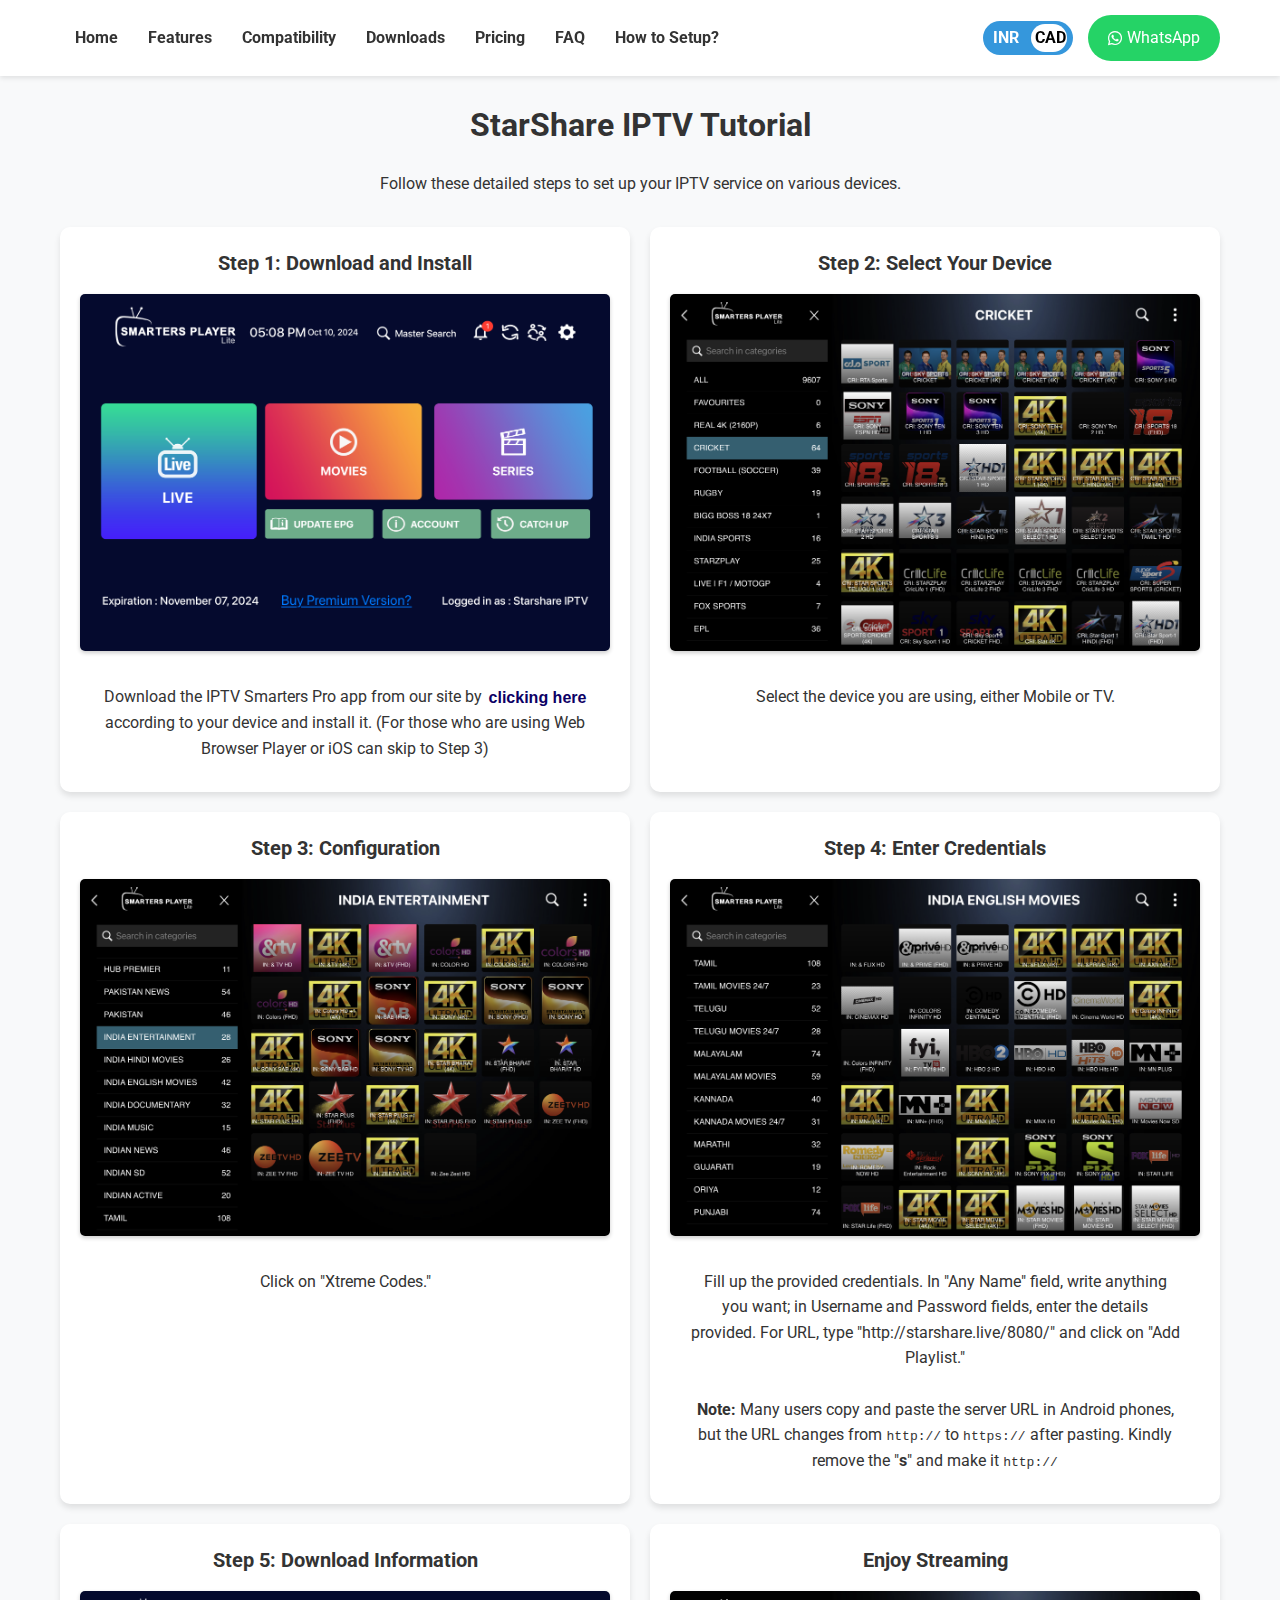
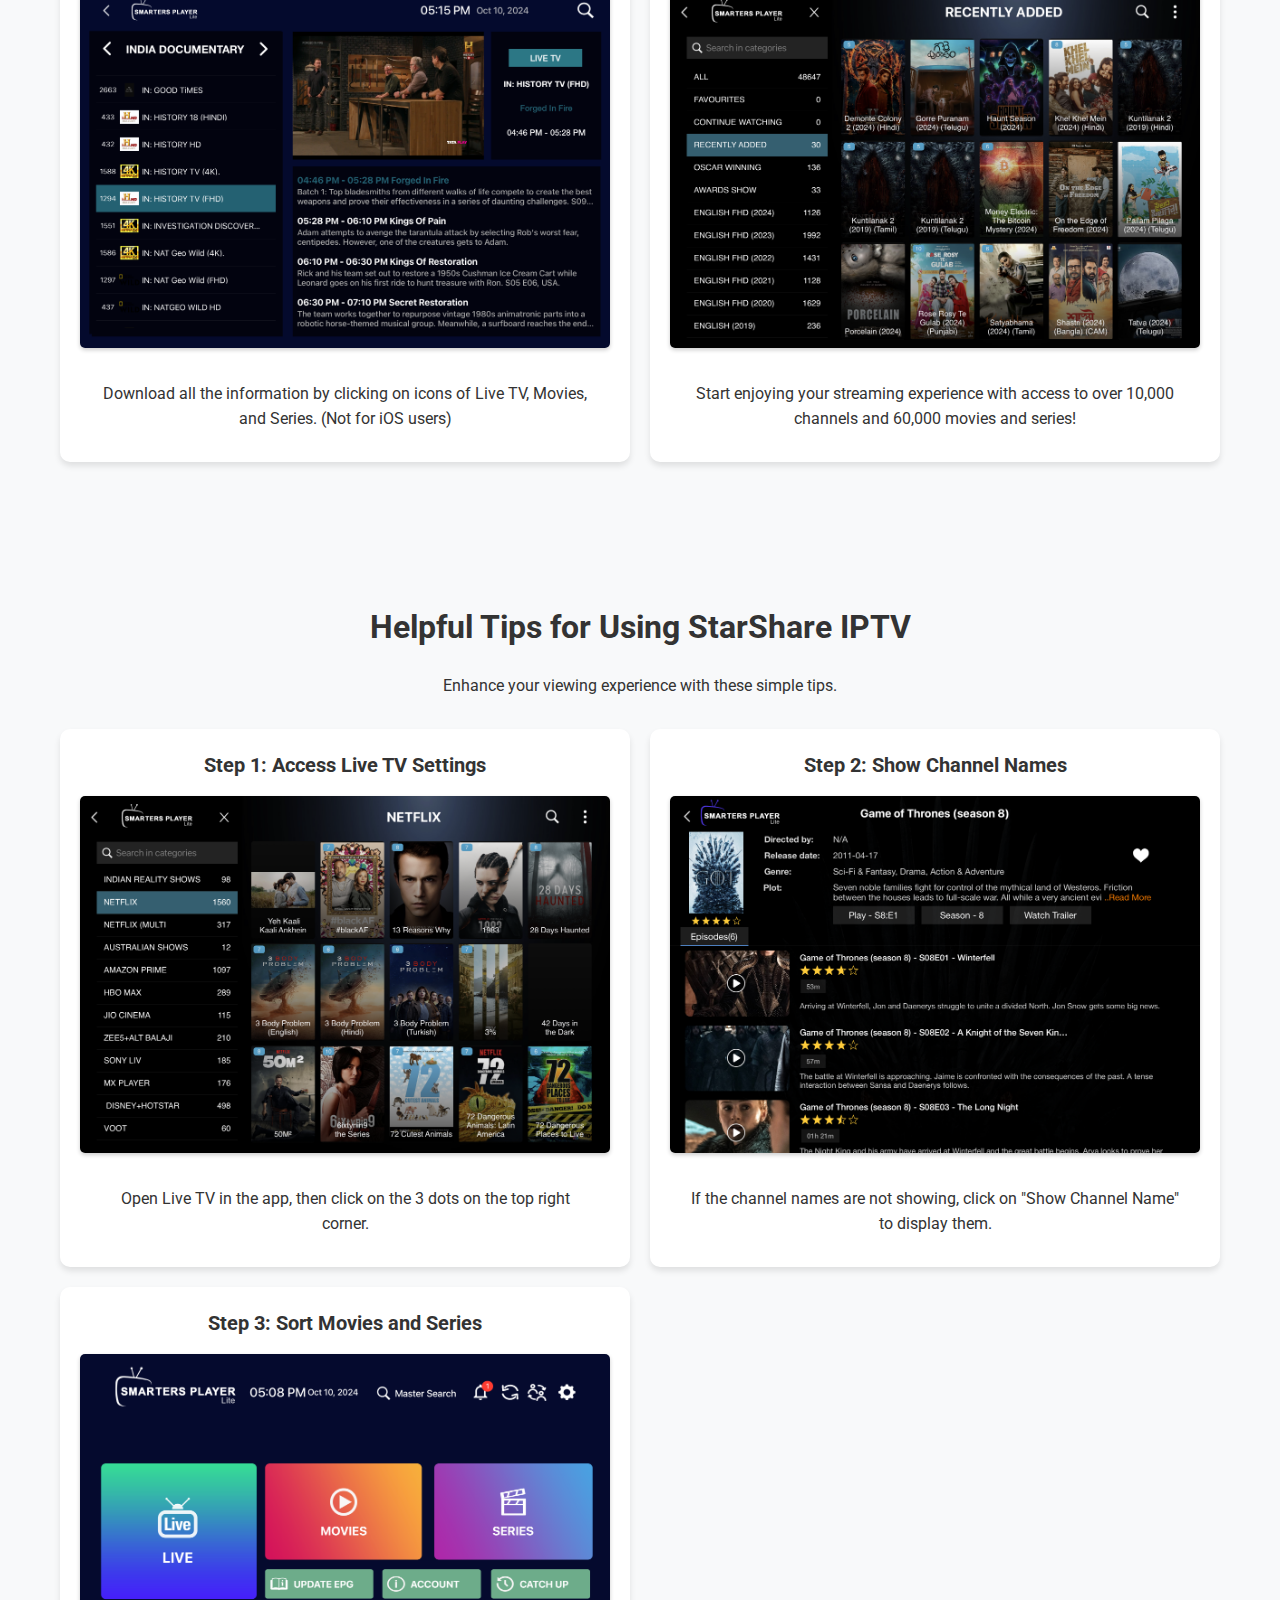
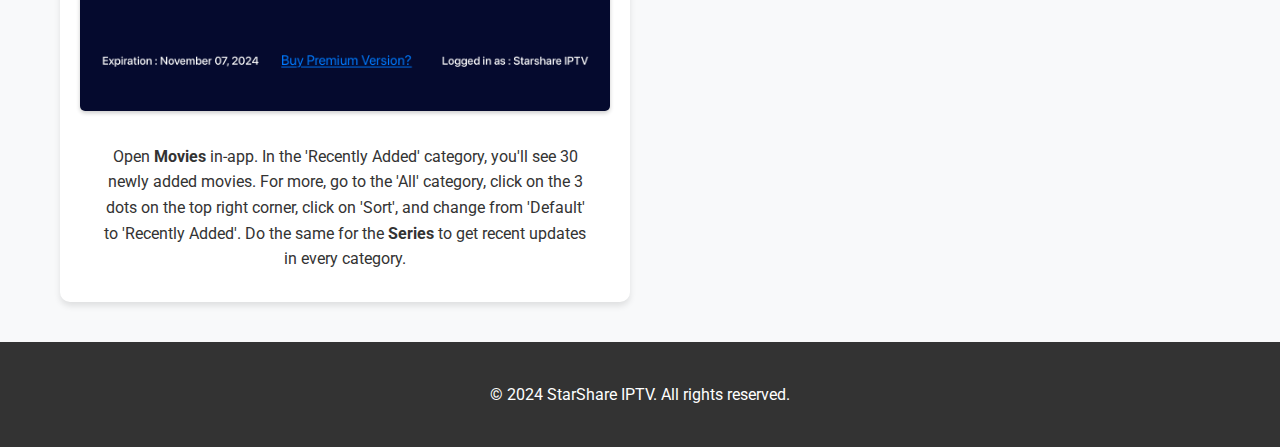
==== tutorial.html @ a1721d4d "Update tutorial.html" ====
<!DOCTYPE html>
<html lang="en">
<head>
    <meta charset="UTF-8">
    <title>Setup IPTV Tutorial - Starshare IPTV</title>
    <meta name="viewport" content="width=device-width, initial-scale=1.0">
    <!-- Fonts and CSS -->
    <link href="https://fonts.googleapis.com/css2?family=Roboto:wght@400;700&display=swap" rel="stylesheet">
    <!-- Font Awesome CSS -->
    <link rel="stylesheet" href="https://cdnjs.cloudflare.com/ajax/libs/font-awesome/6.1.1/css/all.min.css">
    <!-- Main CSS -->
    <link rel="stylesheet" href="styles.css">
</head>
<body>
    <!-- Header -->
    <header class="header">
        <div class="container">
            <div class="header-content">
                <!-- Mobile Menu Toggle -->
                <div class="mobile-menu-toggle">
                    <div class="hamburger">
                        <div class="bar"></div>
                    </div>
                </div>
                <!-- Navbar -->
                <nav class="navbar">
                    <ul class="nav-menu">
                        <li><a href="/">Home</a></li>
                        <li><a href="/#features">Features</a></li>
                        <li><a href="/#compatibility">Compatibility</a></li>
                        <li><a href="/#downloads">Downloads</a></li>
                        <li><a href="/#pricing">Pricing</a></li>
                        <li><a href="/#faq">FAQ</a></li>
                        <li><a href="/tutorial">How to Setup?</a></li>
                    </ul>
                </nav>
                <!-- Header Buttons -->
                <div class="header-buttons">
                    <div class="currency-toggle">
                        <input type="checkbox" id="currency-switcher" class="currency-checkbox" checked>
                        <label for="currency-switcher" class="currency-label">
                            <span class="currency">INR</span>
                            <span class="currency">CAD</span>
                        </label>
                    </div>
                    <a href="https://wa.me/12267796050" class="whatsapp-button" target="_blank">
                        <i class="fab fa-whatsapp"></i> WhatsApp
                    </a>
                </div>
            </div>
        </div>
    </header>

    <!-- Menu Overlay -->
    <div class="menu-overlay"></div>

    <!-- Tutorial Section -->
    <section id="tutorial" class="section tutorial">
        <div class="container">
            <h1>StarShare IPTV Tutorial</h1>
            <p>Follow these detailed steps to set up your IPTV service on various devices.</p>
            <div class="steps-grid">
                <!-- Step 1 -->
                <div class="step-card">
                    <h2>Step 1: Download and Install</h2>
                    <img src="assets/1.png" alt="Step 1" class="responsive-img">
                    <p>Download the IPTV Smarters Pro app from our site by <a href="https://iptv-ss.github.io/#downloads" target="_blank" class="beauty-link">clicking here</a> according to your device and install it. (For those who are using Web Browser Player or iOS can skip to Step 3)</p>
                </div>
                <!-- Step 2 -->
                <div class="step-card">
                    <h2>Step 2: Select Your Device</h2>
                    <img src="assets/2.png" alt="Step 2" class="responsive-img">
                    <p>Select the device you are using, either Mobile or TV.</p>
                </div>
                <!-- Step 3 -->
                <div class="step-card">
                    <h2>Step 3: Configuration</h2>
                    <img src="assets/3.png" alt="Step 3" class="responsive-img">
                    <p>Click on "Xtreme Codes."</p>
                </div>
                <!-- Step 4 -->
                <div class="step-card">
                    <h2>Step 4: Enter Credentials</h2>
                    <img src="assets/4.png" alt="Step 4" class="responsive-img">
                    <p>Fill up the provided credentials. In "Any Name" field, write anything you want; in Username and Password fields, enter the details provided. For URL, type "http://starshare.live/8080/" and click on "Add Playlist." <br><br><strong>Note:</strong> Many users copy and paste the server URL in Android phones, but the URL changes from <code>http://</code> to <code>https://</code> after pasting. Kindly remove the "<strong>s</strong>" and make it <code>http://</code></p>
                </div>
                <!-- Step 5 -->
                <div class="step-card">
                    <h2>Step 5: Download Information</h2>
                    <img src="assets/5.png" alt="Step 5" class="responsive-img">
                    <p>Download all the information by clicking on icons of Live TV, Movies, and Series. (Not for iOS users)</p>
                </div>
                <!-- Enjoy Streaming -->
                <div class="step-card">
                    <h2>Enjoy Streaming</h2>
                    <img src="assets/6.png" alt="Enjoy Streaming" class="responsive-img">
                    <p>Start enjoying your streaming experience with access to over 10,000 channels and 60,000 movies and series!</p>
                </div>
            </div>
        </div>
    </section>

        <!-- Tips Section -->
    <section id="tips" class="section tutorial">
        <div class="container">
            <h1>Helpful Tips for Using StarShare IPTV</h1>
            <p>Enhance your viewing experience with these simple tips.</p>
            <div class="steps-grid">
                <!-- Step 1 -->
                <div class="step-card">
                    <h2>Step 1: Access Live TV Settings</h2>
                    <img src="assets/7.png" alt="Access Live TV Settings" class="responsive-img">
                    <p>Open Live TV in the app, then click on the 3 dots on the top right corner.</p>
                </div>
                <!-- Step 2 -->
                <div class="step-card">
                    <h2>Step 2: Show Channel Names</h2>
                    <img src="assets/8.png" alt="Show Channel Names" class="responsive-img">
                    <p>If the channel names are not showing, click on "Show Channel Name" to display them.</p>
                </div>
                <!-- Step 3 -->
                <div class="step-card">
                    <h2>Step 3: Sort Movies and Series</h2>
                    <img src="assets/1.png" alt="Sort Movies and Series" class="responsive-img">
                    <p>Open <strong>Movies</strong> in-app. In the 'Recently Added' category, you'll see 30 newly added movies. For more, go to the 'All' category, click on the 3 dots on the top right corner, click on 'Sort', and change from 'Default' to 'Recently Added'. Do the same for the <strong>Series</strong> to get recent updates in every category.</p>
                </div>
            </div>
        </div>
    </section>

    <!-- Footer -->
    <footer class="footer">
        <div class="container">
            <p>&copy; 2024 StarShare IPTV. All rights reserved.</p>
        </div>
    </footer>

    <!-- Scripts -->
    <script src="script.js"></script>
</body>
</html>
---- styles.css ----
:root {
  --primary-color: #3597dc;
  --secondary-color: #28a745;
  --text-color: #333;
  --light-bg: #f8f9fa;
}

* {
  margin: 0;
  padding: 0;
  box-sizing: border-box;
}

body {
  font-family: 'Roboto', sans-serif;
  line-height: 1.6;
  color: var(--text-color);
  background-color: var(--light-bg);
}

html {
  scroll-padding-top: 80px; /* Adjust the value based on your header height */
}

.container {
  max-width: 1200px;
  margin: 0 auto;
  padding: 0 20px;
}

/* Header Styles */
.header {
  background-color: #ffffff;
  box-shadow: 0 2px 5px rgba(0, 0, 0, 0.1);
  padding: 15px 0;
  position: fixed;
  width: 100%;
  z-index: 1000;
  animation: slideInDown 1s ease-in-out;
}

@keyframes slideInDown {
  from {
    transform: translateY(-100%);
    opacity: 0;
  }
  to {
    transform: translateY(0);
    opacity: 1;
  }
}

.header-content {
  display: flex;
  justify-content: space-between;
  align-items: center;
}

.navbar {
  flex-grow: 1;
}

.nav-menu {
  display: flex;
  list-style: none;
}

.nav-menu li {
  margin-right: 20px;
}

.nav-menu a {
  text-decoration: none;
  color: var(--text-color);
  font-weight: bold;
  transition: color 0.3s;
}

.nav-menu a:hover {
  color: var(--primary-color);
}

.header-buttons {
  display: flex;
  align-items: center;
}

.currency-toggle {
  margin-right: 15px;
}

.currency-checkbox {
  display: none;
}

.currency-label {
  display: flex;
  align-items: center;
  justify-content: space-between;
  width: 90px;
  height: 34px;
  background-color: #ebebeb;
  border-radius: 17px;
  padding: 5px;
  cursor: pointer;
  position: relative;
  transition: background-color 0.3s;
}

.currency-label .currency {
  z-index: 1;
  font-weight: bold;
  width: 35px;
  text-align: center;
  color: var(--text-color);
}

.currency-label::after {
  content: "";
  position: absolute;
  width: 36px;
  height: 28px;
  border-radius: 14px;
  background-color: white;
  top: 3px;
  left: 3px;
  transition: transform 0.3s;
}

.currency-checkbox:checked + .currency-label::after {
  transform: translateX(45px);
}

.currency-checkbox:checked + .currency-label {
  background-color: var(--primary-color);
}

/* Adjust text color for non-selected currency */
.currency-checkbox:not(:checked) + .currency-label .currency:last-child {
  color: #999;
}

.currency-checkbox:checked + .currency-label .currency:first-child {
  color: #ffffff;
}

.currency-checkbox:checked + .currency-label .currency:last-child {
  color: #000000;
}

.whatsapp-button {
  background-color: #25d366;
  color: #ffffff;
  padding: 10px 20px;
  border-radius: 25px;
  text-decoration: none;
  display: inline-flex;
  align-items: center;
  transition: background-color 0.3s, transform 0.3s;
}

.whatsapp-button:hover {
  background-color: #128c7e;
  transform: scale(1.05);
}

.whatsapp-button i {
  margin-right: 5px;
}

.mobile-menu-toggle {
  display: none;
  cursor: pointer;
}

.mobile-menu-toggle .hamburger {
  width: 30px;
  height: 22px;
  position: relative;
}

.mobile-menu-toggle .hamburger .bar {
  background-color: var(--text-color);
  position: absolute;
  width: 100%;
  height: 3px;
  left: 0;
  top: 50%;
  transform: translateY(-50%);
  transition: all 0.3s ease-in-out;
}

.mobile-menu-toggle .hamburger .bar::before,
.mobile-menu-toggle .hamburger .bar::after {
  content: '';
  background-color: var(--text-color);
  position: absolute;
  width: 100%;
  height: 3px;
  left: 0;
  transition: all 0.3s ease-in-out;
}

.mobile-menu-toggle .hamburger .bar::before {
  top: -8px;
}

.mobile-menu-toggle .hamburger .bar::after {
  top: 8px;
}

.mobile-menu-toggle.active .hamburger .bar {
  background-color: transparent;
}

.mobile-menu-toggle.active .hamburger .bar::before {
  transform: rotate(45deg);
  top: 0;
}

.mobile-menu-toggle.active .hamburger .bar::after {
  transform: rotate(-45deg);
  top: 0;
}

.hero {
  background: linear-gradient(to right, var(--primary-color), var(--secondary-color));
  color: #ffffff;
  padding: 120px 0 60px;
  text-align: center;
}

.hero-content {
  max-width: 600px;
  margin: 0 auto;
  animation: fadeIn 1.5s ease-in-out;
}

@keyframes fadeIn {
  from {
    opacity: 0;
  }
  to {
    opacity: 1;
  }
}

.hero h1 {
  font-size: 3rem;
  margin-bottom: 20px;
}

.hero p {
  font-size: 1.25rem;
  margin-bottom: 30px;
}

.btn-primary {
  background-color: #0c0065;
  color: #ffffff;
  padding: 15px 30px;
  text-decoration: none;
  border-radius: 25px;
  font-weight: bold;
  transition: background-color 0.3s, transform 0.3s;
}

.btn-primary:hover {
  background-color: var(--light-bg);
  transform: scale(1.05);
}

.features {
  padding: 20px 0;
  background-color: #ffffff;
}

.features h2 {
  text-align: center;
  margin-bottom: 40px;
}

.features-grid {
  display: grid;
  grid-template-columns: repeat(auto-fit, minmax(250px, 1fr));
  gap: 30px;
}

.feature-item {
  background-color: var(--light-bg);
  padding: 30px;
  border-radius: 10px;
  text-align: center;
  transition: transform 0.3s;
}

.feature-item:hover {
  transform: translateY(-10px);
}

.feature-item i {
  font-size: 3rem;
  color: var(--primary-color);
  margin-bottom: 20px;
}

.compatibility {
  padding: 20px 0 1px 0;
  background-color: #ffffff;
}

.compatibility h2 {
  text-align: center;
  margin-bottom: 40px;
}

.compatibility-grid {
  display: grid;
  grid-template-columns: repeat(auto-fit, minmax(150px, 1fr));
  gap: 20px;
  margin-bottom: 40px;
}

.compatibility-item {
  text-align: center;
}

.compatibility-item i {
  font-size: 3rem;
  color: var(--primary-color);
  margin-bottom: 10px;
}

.downloads {
  padding: 20px 0 50px 0;
  background-color: #ffffff;
}

.downloads h2 {
  text-align: center;
  margin-bottom: 40px;
}

.downloads p {
  text-align: center;
  margin-bottom: 40px;
}

.downloads-grid {
  display: grid;
  grid-template-columns: repeat(auto-fit, minmax(150px, 1fr));
  gap: 20px;
  margin-bottom: 40px;
}

.downloads-item {
  text-align: center;
}

.downloads-item i {
  font-size: 3rem;
  color: var(--primary-color);
  margin-bottom: 10px;
}

.download-buttons {
  display: flex;
  justify-content: center;
  gap: 20px;
  flex-wrap: wrap;
}

.btn-secondary {
  background-color: var(--secondary-color);
  color: #ffffff;
  padding: 10px 20px;
  text-decoration: none;
  border-radius: 25px;
  font-weight: bold;
  transition: background-color 0.3s, transform 0.3s;
}

.btn-secondary:hover {
  background-color: #218838;
  transform: scale(1.05);
}

.pricing {
  padding: 20px 0;
}

.pricing h2 {
  text-align: center;
  margin-bottom: 40px;
}

.pricing-tabs {
  display: flex;
  justify-content: center;
  margin-bottom: 30px;
}

.tab-button {
  background-color: #f1f1f1;
  border: none;
  color: var(--text-color);
  padding: 10px 20px;
  cursor: pointer;
  transition: background-color 0.3s;
}

.tab-button:first-child {
  border-top-left-radius: 5px;
  border-bottom-left-radius: 5px;
}

.tab-button:last-child {
  border-top-right-radius: 5px;
  border-bottom-right-radius: 5px;
}

.tab-button.active {
  background-color: var(--primary-color);
  color: #ffffff;
}

.pricing-content {
  position: relative;
}

.tab-content {
  display: none;
  animation: fadeIn 0.5s ease-in-out;
}

.tab-content.active {
  display: block;
}

.pricing-cards {
  display: flex;
  flex-wrap: wrap;
  justify-content: center;
  gap: 20px;
}

.pricing-card {
  background-color: #ffffff;
  padding: 40px;
  border-radius: 10px;
  text-align: center;
  box-shadow: 0 4px 6px rgba(0, 0, 0, 0.1);
  transition: transform 0.3s;
  width: 300px;
}

.pricing-card:hover {
  transform: scale(1.05);
}

.pricing-card h3 {
  font-size: 1.5rem;
  margin-bottom: 10px;
}

.pricing-card .price {
  font-size: 2rem;
  font-weight: bold;
  color: var(--primary-color);
  margin-bottom: 20px;
}

.pricing-card ul {
  list-style: none;
  padding: 0;
  margin-bottom: 30px;
}

.pricing-card ul li {
  margin-bottom: 10px;
}

.faq {
  padding: 20px 0;
  background-color: #ffffff;
}

.faq h2 {
  text-align: center;
  margin-bottom: 40px;
}

.faq-item {
  margin-bottom: 20px;
  background-color: var(--light-bg);
  padding: 20px;
  border-radius: 10px;
}

.faq-item h3 {
  cursor: pointer;
  position: relative;
  padding-right: 30px;
}

.faq-item h3::after {
  content: '\25BC';
  position: absolute;
  right: 0;
  top: 50%;
  transform: translateY(-50%);
  transition: transform 0.3s;
}

.faq-item.open h3::after {
  transform: translateY(-50%) rotate(180deg);
}

.faq-item-content {
  display: none;
  margin-top: 10px;
}

.faq-item.open .faq-item-content {
  display: block;
}

.footer {
  background-color: var(--text-color);
  color: #ffffff;
  padding: 40px 0;
  text-align: center;
}

.social-media a {
  color: #ffffff;
  font-size: 1.5rem;
  margin: 0 10px;
  transition: color 0.3s;
}

.social-media a:hover {
  color: var(--primary-color);
}

.fa-circle-18 {
  position: relative;
  width: 1em;
  height: 1em;
  background-color: var(--primary-color);
  border-radius: 50%;
  display: inline-flex;
  justify-content: center;
  align-items: center;
  font-style: normal;
  font-weight: bold;
  font-size: 0.7em;
}

.fa-circle-18::before {
  content: "18+";
  color: white;
  font-size: 0.4em;
}

/* Menu Overlay */
.menu-overlay {
  display: none;
}

/* Mobile Styles */
@media (max-width: 768px) {
  .header-content {
    display: flex;
    align-items: center;
    justify-content: space-between;
  }

  .header-buttons {
    display: flex;
    flex-direction: row;
    align-items: center;
    justify-content: center;
    order: 1;
  }

  .currency-toggle {
    margin-right: 10px;
  }

  .whatsapp-button {
    margin: 0;
  }

  .mobile-menu-toggle {
    display: block;
    order: 2;
  }

  .hamburger {
    cursor: pointer;
  }

  .navbar {
    display: flex;
    flex-direction: column;
    background-color: #fff;
    position: fixed;
    top: 0;
    left: -250px;
    height: 100%;
    width: 250px;
    padding-top: 60px;
    transition: left 0.3s ease;
    z-index: 999;
  }

  .navbar.active {
    left: 0;
  }

  .nav-menu {
    flex-direction: column;
  }

  .nav-menu li {
    margin: 20px 0;
    text-align: left;
    padding-left: 20px;
  }

  .nav-menu a {
    font-size: 1.2rem;
  }

  .menu-overlay {
    display: none;
    position: fixed;
    top: 0;
    left: 0;
    right: 0;
    bottom: 0;
    background: rgba(0,0,0,0.5);
    z-index: 998;
  }

  .menu-overlay.active {
    display: block;
  }
}

/* Desktop Styles */
@media (min-width: 769px) {
  .mobile-menu-toggle {
    display: none;
  }

  .navbar {
    position: static;
    display: flex;
    flex-direction: row;
    height: auto;
    width: auto;
    padding-top: 0;
    background-color: transparent;
    align-items: center;
  }

  .nav-menu {
    display: flex;
    flex-direction: row;
  }

  .nav-menu li {
    margin: 0 15px;
    padding: 0;
  }

  .nav-menu li:last-child {
    margin-right: 0;
  }

  .nav-menu a {
    font-size: 1rem;
  }

  .header-buttons {
    margin-left: auto;
  }

  .navbar.active {
    left: 0;
  }

  .menu-overlay {
    display: none;
  }
}

.beauty-link {
  position: relative;
  text-decoration: none;
  color: #0c0065;
  font-family: Arial, sans-serif;
  font-size: 16px;
  display: inline-block;
  vertical-align: middle;
  margin-left: 3px;
  font-weight: bold;
}

.beauty-link .first-line,
.beauty-link .second-line {
  display: block;
  text-align: center;
}

.beauty-link::after {
  content: '';
  position: absolute;
  left: 0;
  bottom: 0;
  width: 0;
  height: 2px; /* Thickness of the underline */
  background-color: #0c0065; /* Same color as the text */
  transition: width 0.3s ease; /* Animation speed */
}

.beauty-link:hover::after {
  width: 100%; /* Expands underline to full width */
}

.beauty-link:hover {
  color: #0056b3; /* Changes color on hover */
}

.btn-primary:hover {
  background-color: #45a049;
  color: #ffffff;
}

.slider-wrapper {
  flex-grow: 1;
  display: flex;
  justify-content: center;
  align-items: center;
  padding: 20px;
}
.slider-container {
  position: relative;
  width: 100%;
  max-width: 600px;
  aspect-ratio: 16 / 9;
  overflow: hidden;
  border-radius: 10px;
  box-shadow: 0 4px 8px rgba(0, 0, 0, 0.1);
  touch-action: pan-y;
}
.slider {
  display: flex;
  transition: transform 0.5s ease;
}
.slide {
  flex: 0 0 100%;
  height: 100%;
}
.slide img {
  width: 100%;
  height: 100%;
  object-fit: cover;
}
.arrow {
  position: absolute;
  top: 50%;
  transform: translateY(-50%);
  width: 40px;
  height: 40px;
  background-color: rgba(255, 255, 255, 0.7);
  border-radius: 50%;
  display: flex;
  justify-content: center;
  align-items: center;
  font-size: 20px;
  color: #333;
  text-decoration: none;
  box-shadow: 0 2px 5px rgba(0, 0, 0, 0.2);
  transition: background-color 0.3s;
  z-index: 10;
}
.arrow:hover {
  background-color: rgba(255, 255, 255, 0.9);
}
.arrow-left {
  left: 10px;
}
.arrow-right {
  right: 10px;
}
@media (max-width: 768px) {
  .slider-container {
      max-width: 100%;
  }
  .arrow {
      width: 30px;
      height: 30px;
      font-size: 16px;
  }
}

/* Tutorial Steps Grid */

.responsive-img {
    max-width: 100%;
    height: auto;
}

.tutorial {
    padding-top: 90px; /* Adjust this value to your navbar's height if necessary */
    background-color: #f8f9fa; /* Assuming this matches your pricing section background */
    padding-bottom: 40px; /* Same as your pricing section */
}

.tutorial h1, .tutorial p {
    margin: 0 auto;
    text-align: center;
    padding: 10px 20px; /* Add padding if necessary */
}

.steps-grid {
    display: grid;
    grid-template-columns: repeat(auto-fit, minmax(280px, 1fr));
    gap: 20px;
    margin-top: 20px;
}

.step-card {
    background-color: #ffffff;
    padding: 20px;
    border-radius: 10px;
    text-align: center;
    box-shadow: 0 4px 6px rgba(0, 0, 0, 0.1);
}

.step-card h2 {
    font-size: 1.25rem;
    margin-bottom: 15px;
}

.step-card p {
    margin-top: 15px;
}

.step-card img {
    width: 100%; /* Makes the image responsive */
    height: auto; /* Maintains the aspect ratio */
    border-radius: 5px; /* Optional: Adds rounded corners to the image */
    box-shadow: 0 2px 4px rgba(0,0,0,0.2); /* Optional: Adds a subtle shadow for depth */
}

@media (min-width: 768px) {
    .steps-grid {
        grid-template-columns: repeat(2, 1fr); /* Ensures only two columns on screens wider than 768px */
    }
}

@media (max-width: 768px) {
    .steps-grid {
        grid-template-columns: 1fr; /* Single column layout for smaller screens */
    }
}
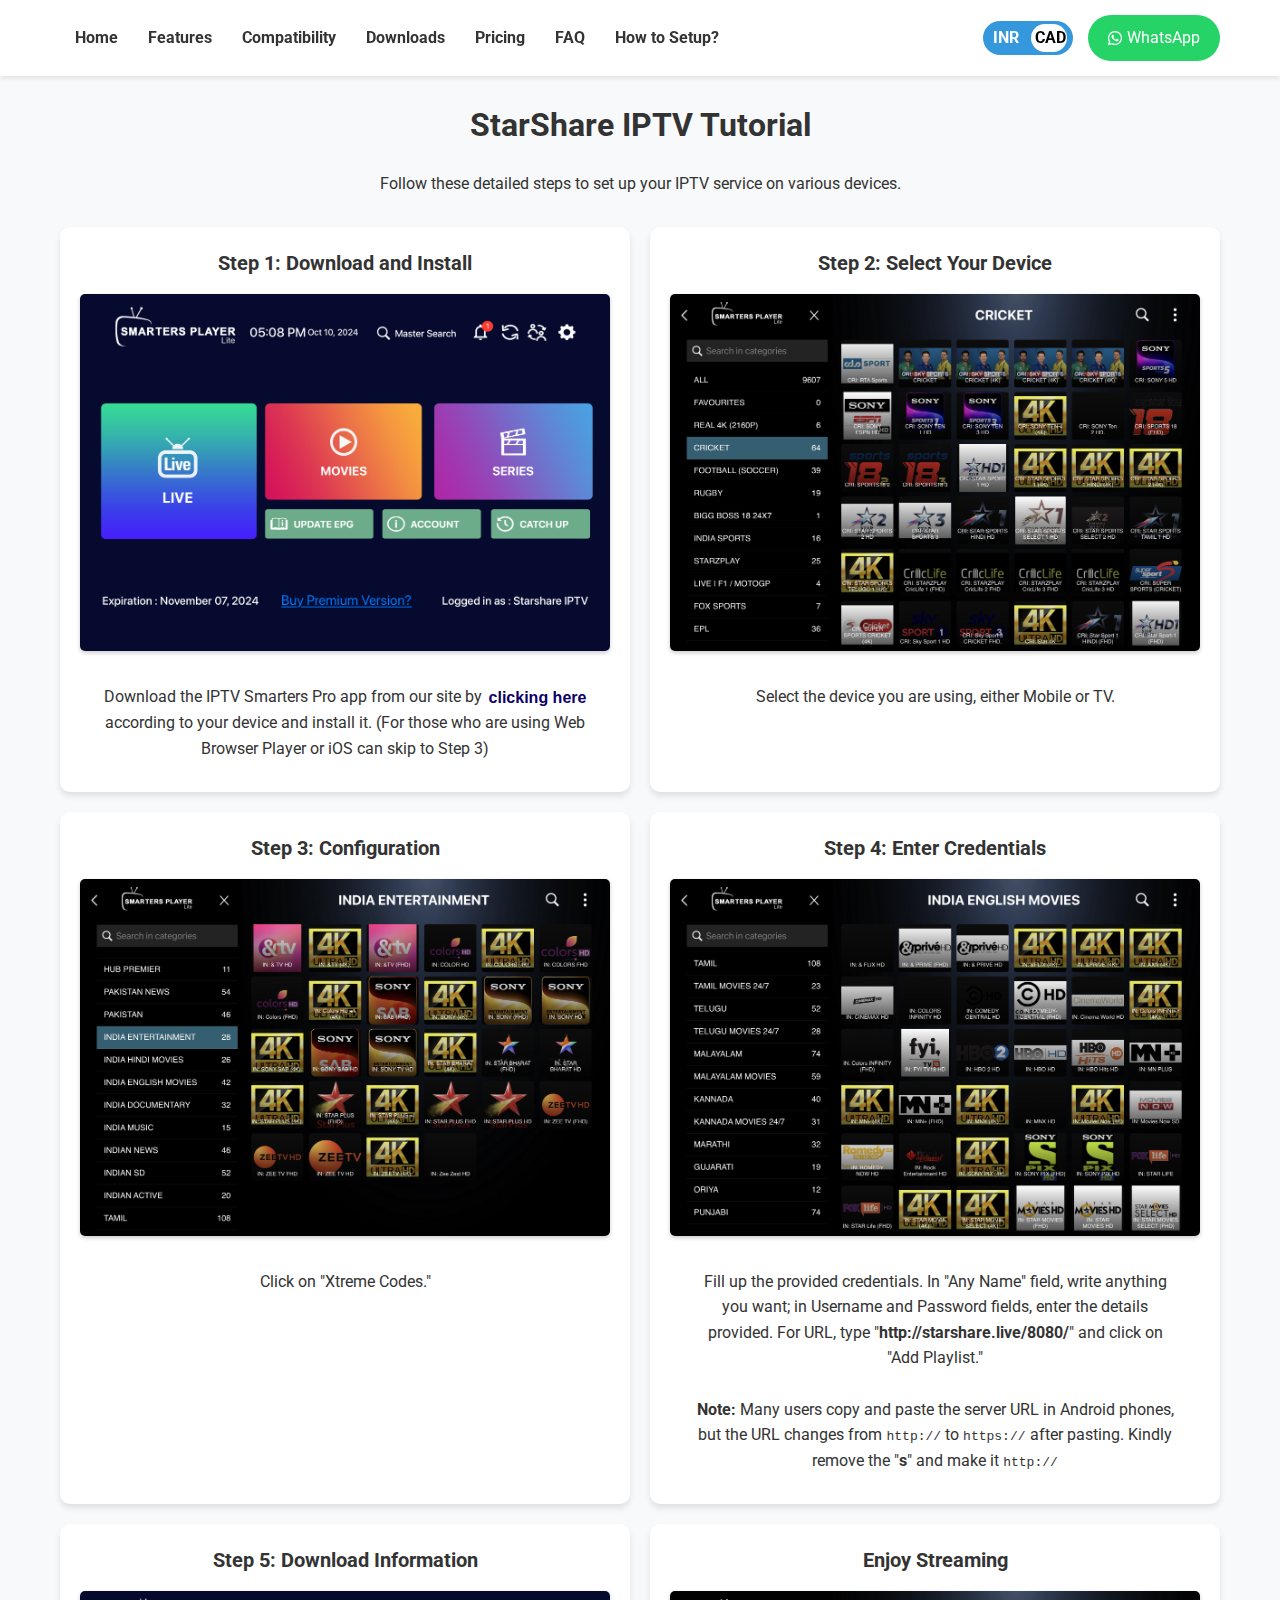
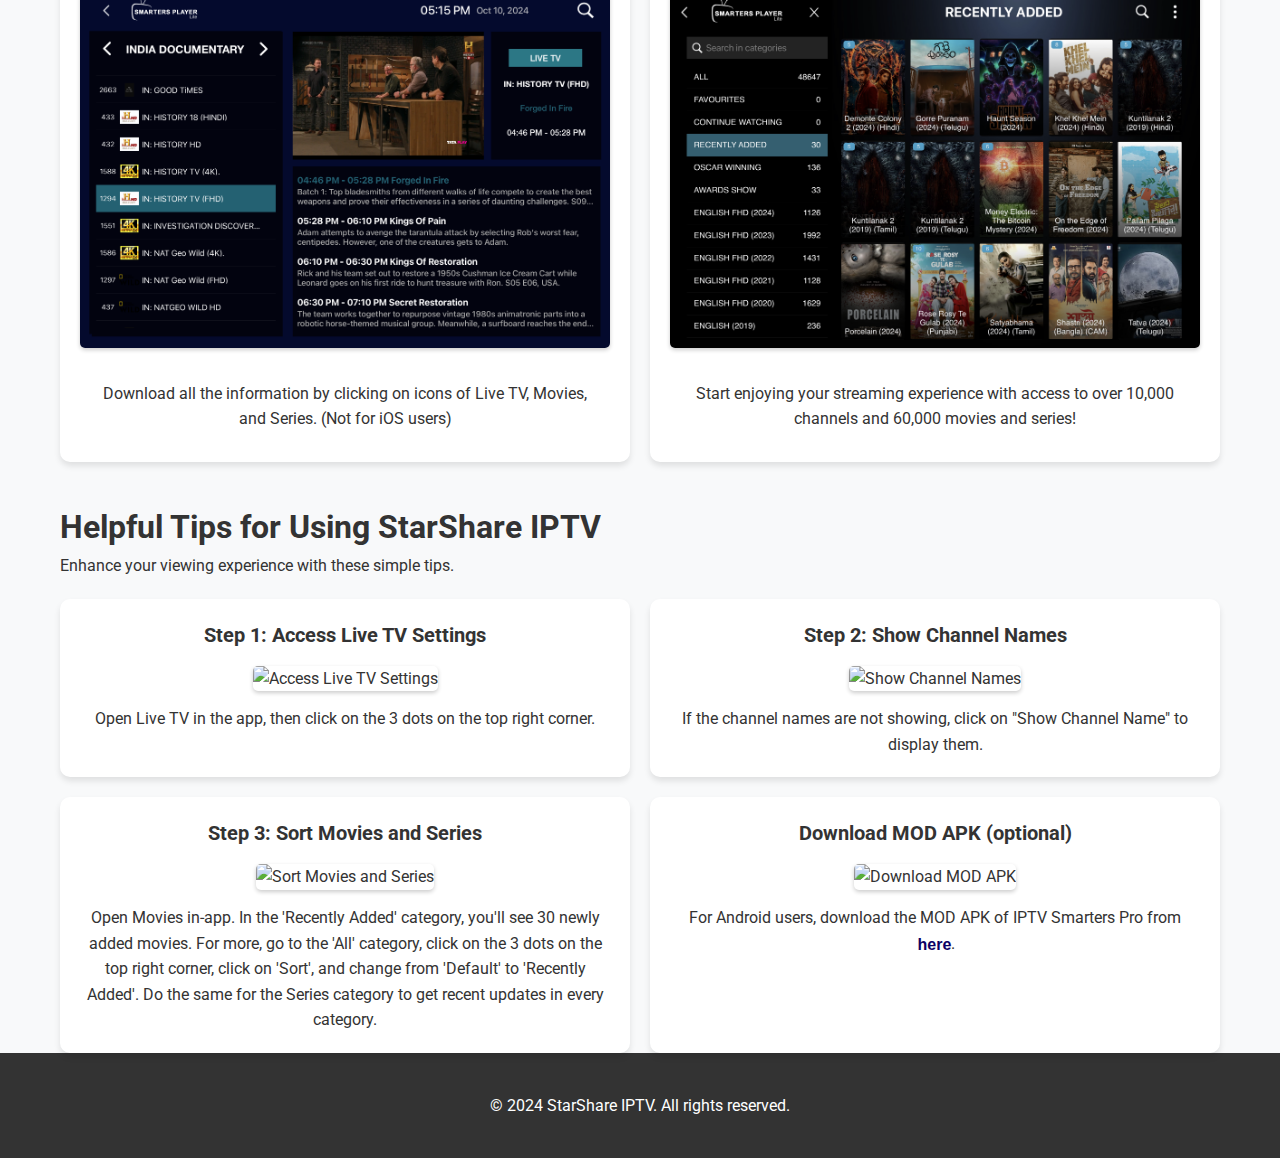
==== commit 03683280: "Update tutorial.html" ====
--- a/tutorial.html
+++ b/tutorial.html
@@ -63,45 +63,45 @@
                 <!-- Step 1 -->
                 <div class="step-card">
                     <h2>Step 1: Download and Install</h2>
-                    <img src="assets/1.png" alt="Step 1" class="responsive-img">
+                    <img src="assets/1.png" alt="Step 1" class="responsive-img" loading="lazy">
                     <p>Download the IPTV Smarters Pro app from our site by <a href="https://iptv-ss.github.io/#downloads" target="_blank" class="beauty-link">clicking here</a> according to your device and install it. (For those who are using Web Browser Player or iOS can skip to Step 3)</p>
                 </div>
                 <!-- Step 2 -->
                 <div class="step-card">
                     <h2>Step 2: Select Your Device</h2>
-                    <img src="assets/2.png" alt="Step 2" class="responsive-img">
+                    <img src="assets/2.png" alt="Step 2" class="responsive-img" loading="lazy">
                     <p>Select the device you are using, either Mobile or TV.</p>
                 </div>
                 <!-- Step 3 -->
                 <div class="step-card">
                     <h2>Step 3: Configuration</h2>
-                    <img src="assets/3.png" alt="Step 3" class="responsive-img">
+                    <img src="assets/3.png" alt="Step 3" class="responsive-img" loading="lazy">
                     <p>Click on "Xtreme Codes."</p>
                 </div>
                 <!-- Step 4 -->
                 <div class="step-card">
                     <h2>Step 4: Enter Credentials</h2>
-                    <img src="assets/4.png" alt="Step 4" class="responsive-img">
-                    <p>Fill up the provided credentials. In "Any Name" field, write anything you want; in Username and Password fields, enter the details provided. For URL, type "http://starshare.live/8080/" and click on "Add Playlist." <br><br><strong>Note:</strong> Many users copy and paste the server URL in Android phones, but the URL changes from <code>http://</code> to <code>https://</code> after pasting. Kindly remove the "<strong>s</strong>" and make it <code>http://</code></p>
+                    <img src="assets/4.png" alt="Step 4" class="responsive-img" loading="lazy">
+                    <p>Fill up the provided credentials. In "Any Name" field, write anything you want; in Username and Password fields, enter the details provided. For URL, type "<strong>http://starshare.live/8080/</strong>" and click on "Add Playlist." <br><br><strong>Note:</strong> Many users copy and paste the server URL in Android phones, but the URL changes from <code>http://</code> to <code>https://</code> after pasting. Kindly remove the "<strong>s</strong>" and make it <code>http://</code></p>
                 </div>
                 <!-- Step 5 -->
                 <div class="step-card">
                     <h2>Step 5: Download Information</h2>
-                    <img src="assets/5.png" alt="Step 5" class="responsive-img">
+                    <img src="assets/5.png" alt="Step 5" class="responsive-img" loading="lazy">
                     <p>Download all the information by clicking on icons of Live TV, Movies, and Series. (Not for iOS users)</p>
                 </div>
                 <!-- Enjoy Streaming -->
                 <div class="step-card">
                     <h2>Enjoy Streaming</h2>
-                    <img src="assets/6.png" alt="Enjoy Streaming" class="responsive-img">
+                    <img src="assets/6.png" alt="Enjoy Streaming" class="responsive-img" loading="lazy">
                     <p>Start enjoying your streaming experience with access to over 10,000 channels and 60,000 movies and series!</p>
                 </div>
             </div>
         </div>
     </section>
 
-        <!-- Tips Section -->
-    <section id="tips" class="section tutorial">
+    <!-- Tips Section -->
+    <section id="tips" class="section tips">
         <div class="container">
             <h1>Helpful Tips for Using StarShare IPTV</h1>
             <p>Enhance your viewing experience with these simple tips.</p>
@@ -109,20 +109,26 @@
                 <!-- Step 1 -->
                 <div class="step-card">
                     <h2>Step 1: Access Live TV Settings</h2>
-                    <img src="assets/7.png" alt="Access Live TV Settings" class="responsive-img">
+                    <img src="assets/tip1.png" alt="Access Live TV Settings" class="responsive-img" loading="lazy">
                     <p>Open Live TV in the app, then click on the 3 dots on the top right corner.</p>
                 </div>
                 <!-- Step 2 -->
                 <div class="step-card">
                     <h2>Step 2: Show Channel Names</h2>
-                    <img src="assets/8.png" alt="Show Channel Names" class="responsive-img">
+                    <img src="assets/tip2.png" alt="Show Channel Names" class="responsive-img" loading="lazy">
                     <p>If the channel names are not showing, click on "Show Channel Name" to display them.</p>
                 </div>
                 <!-- Step 3 -->
                 <div class="step-card">
                     <h2>Step 3: Sort Movies and Series</h2>
-                    <img src="assets/1.png" alt="Sort Movies and Series" class="responsive-img">
-                    <p>Open <strong>Movies</strong> in-app. In the 'Recently Added' category, you'll see 30 newly added movies. For more, go to the 'All' category, click on the 3 dots on the top right corner, click on 'Sort', and change from 'Default' to 'Recently Added'. Do the same for the <strong>Series</strong> to get recent updates in every category.</p>
+                    <img src="assets/tip3.png" alt="Sort Movies and Series" class="responsive-img" loading="lazy">
+                    <p>Open Movies in-app. In the 'Recently Added' category, you'll see 30 newly added movies. For more, go to the 'All' category, click on the 3 dots on the top right corner, click on 'Sort', and change from 'Default' to 'Recently Added'. Do the same for the Series category to get recent updates in every category.</p>
+                </div>
+                <!-- Step 4 -->
+                <div class="step-card">
+                    <h2>Download MOD APK (optional)</h2>
+                    <img src="assets/tip4.png" alt="Download MOD APK" class="responsive-img" loading="lazy">
+                    <p>For Android users, download the MOD APK of IPTV Smarters Pro from <a href="https://iptv-ss.github.io/#faq" target="_blank" class="beauty-link">here</a>.</p>
                 </div>
             </div>
         </div>
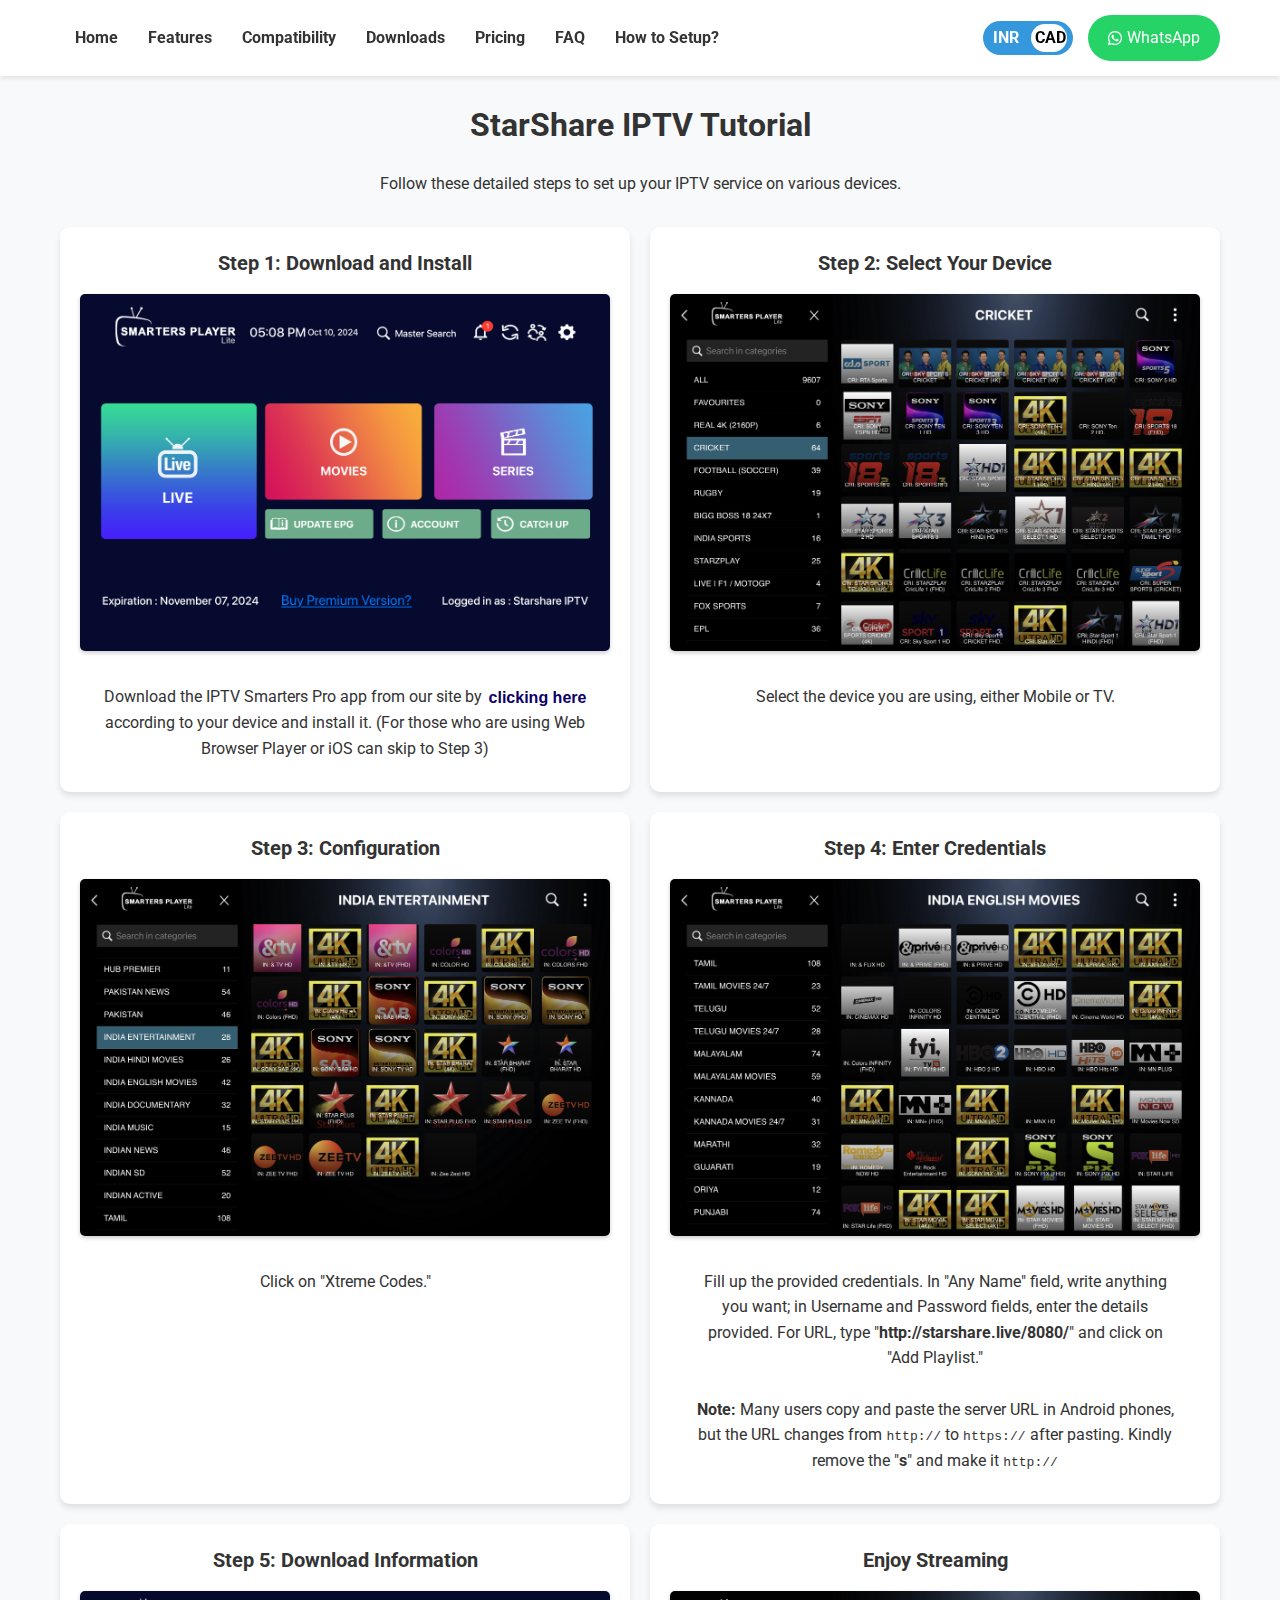
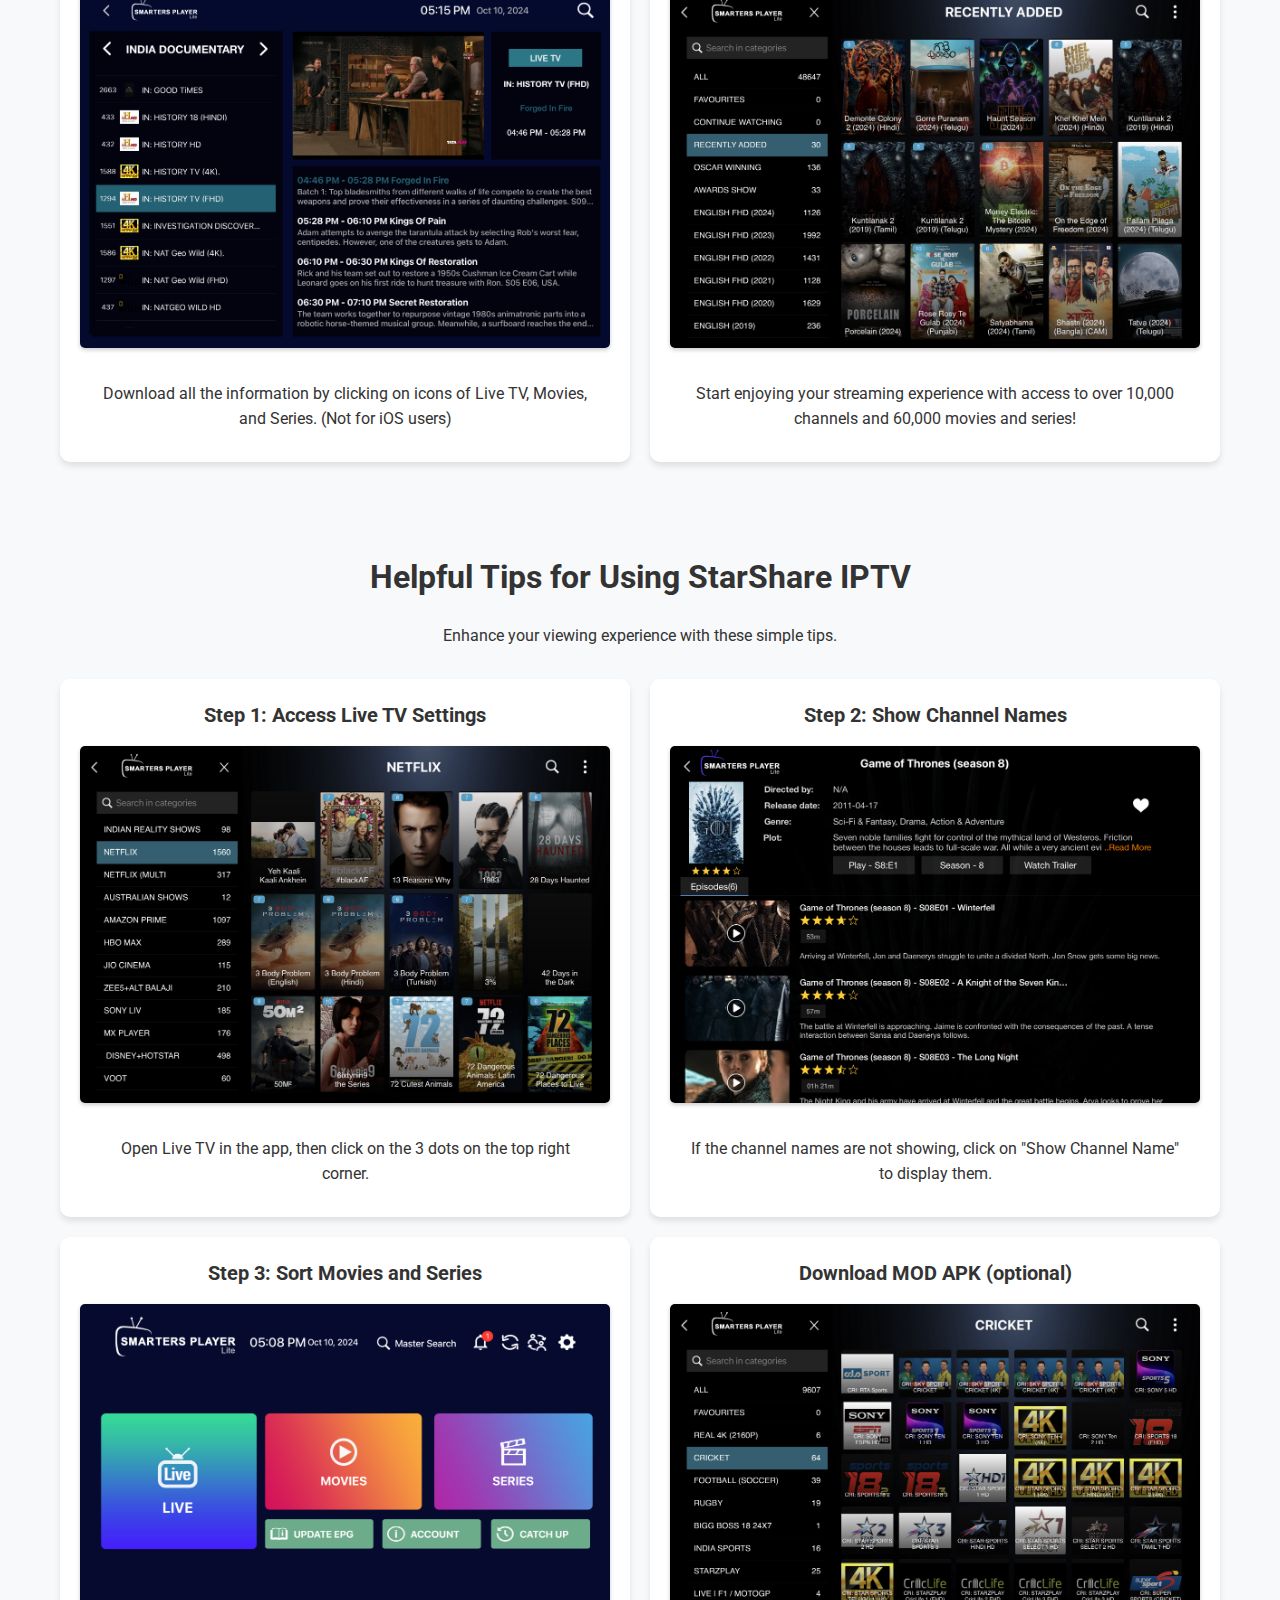
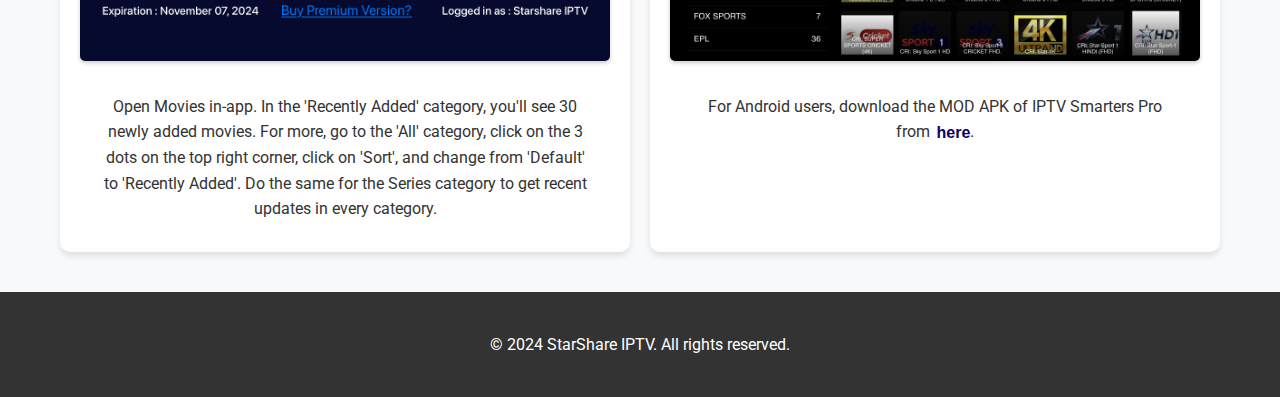
==== commit 174c297f: "Update tutorial.html" ====
--- a/tutorial.html
+++ b/tutorial.html
@@ -109,25 +109,25 @@
                 <!-- Step 1 -->
                 <div class="step-card">
                     <h2>Step 1: Access Live TV Settings</h2>
-                    <img src="assets/tip1.png" alt="Access Live TV Settings" class="responsive-img" loading="lazy">
+                    <img src="assets/7.png" alt="Access Live TV Settings" class="responsive-img" loading="lazy">
                     <p>Open Live TV in the app, then click on the 3 dots on the top right corner.</p>
                 </div>
                 <!-- Step 2 -->
                 <div class="step-card">
                     <h2>Step 2: Show Channel Names</h2>
-                    <img src="assets/tip2.png" alt="Show Channel Names" class="responsive-img" loading="lazy">
+                    <img src="assets/8.png" alt="Show Channel Names" class="responsive-img" loading="lazy">
                     <p>If the channel names are not showing, click on "Show Channel Name" to display them.</p>
                 </div>
                 <!-- Step 3 -->
                 <div class="step-card">
                     <h2>Step 3: Sort Movies and Series</h2>
-                    <img src="assets/tip3.png" alt="Sort Movies and Series" class="responsive-img" loading="lazy">
+                    <img src="assets/1.png" alt="Sort Movies and Series" class="responsive-img" loading="lazy">
                     <p>Open Movies in-app. In the 'Recently Added' category, you'll see 30 newly added movies. For more, go to the 'All' category, click on the 3 dots on the top right corner, click on 'Sort', and change from 'Default' to 'Recently Added'. Do the same for the Series category to get recent updates in every category.</p>
                 </div>
                 <!-- Step 4 -->
                 <div class="step-card">
                     <h2>Download MOD APK (optional)</h2>
-                    <img src="assets/tip4.png" alt="Download MOD APK" class="responsive-img" loading="lazy">
+                    <img src="assets/2.png" alt="Download MOD APK" class="responsive-img" loading="lazy">
                     <p>For Android users, download the MOD APK of IPTV Smarters Pro from <a href="https://iptv-ss.github.io/#faq" target="_blank" class="beauty-link">here</a>.</p>
                 </div>
             </div>
--- a/styles.css
+++ b/styles.css
@@ -826,6 +826,18 @@
     padding: 10px 20px; /* Add padding if necessary */
 }
 
+.tips {
+    padding-top: 40px; /* Adjust this value to your navbar's height if necessary */
+    background-color: #f8f9fa; /* Assuming this matches your pricing section background */
+    padding-bottom: 40px; /* Same as your pricing section */
+}
+
+.tips h1, .tips p {
+    margin: 0 auto;
+    text-align: center;
+    padding: 10px 20px; /* Add padding if necessary */
+}
+
 .steps-grid {
     display: grid;
     grid-template-columns: repeat(auto-fit, minmax(280px, 1fr));
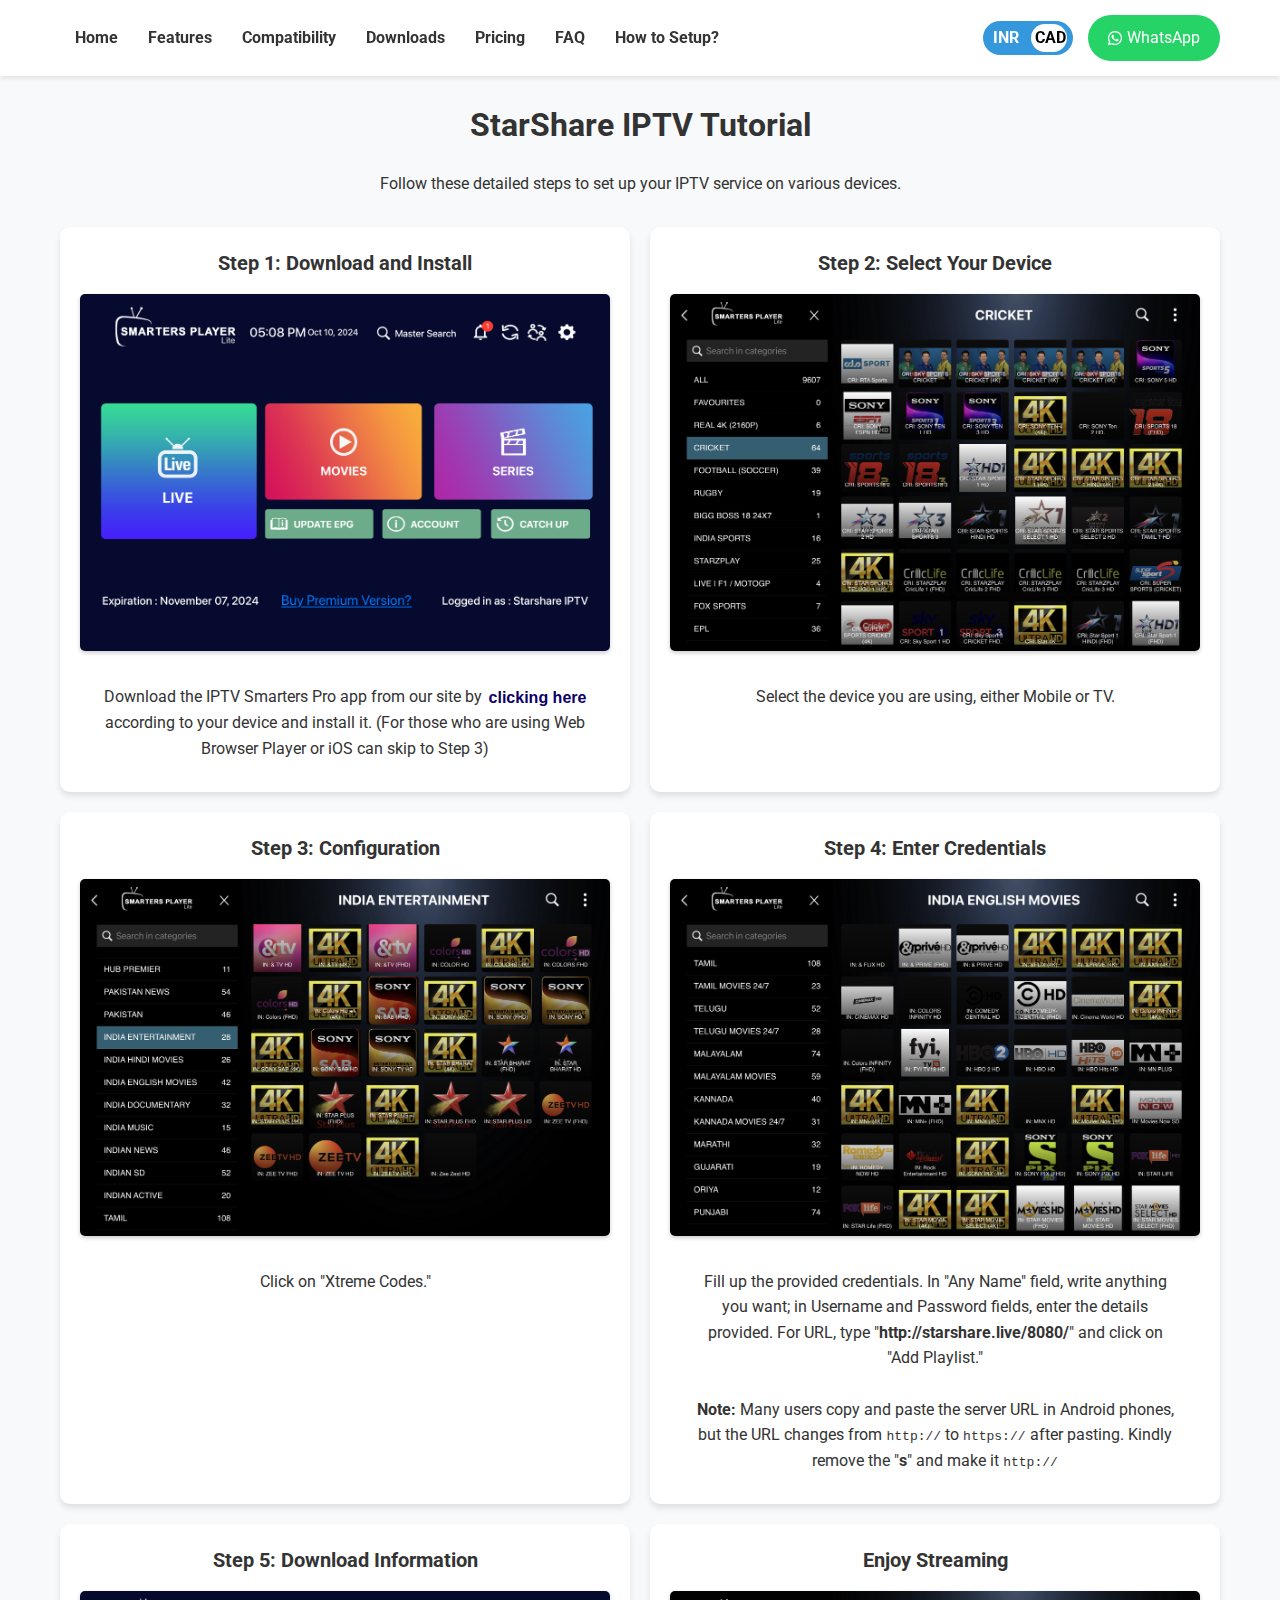
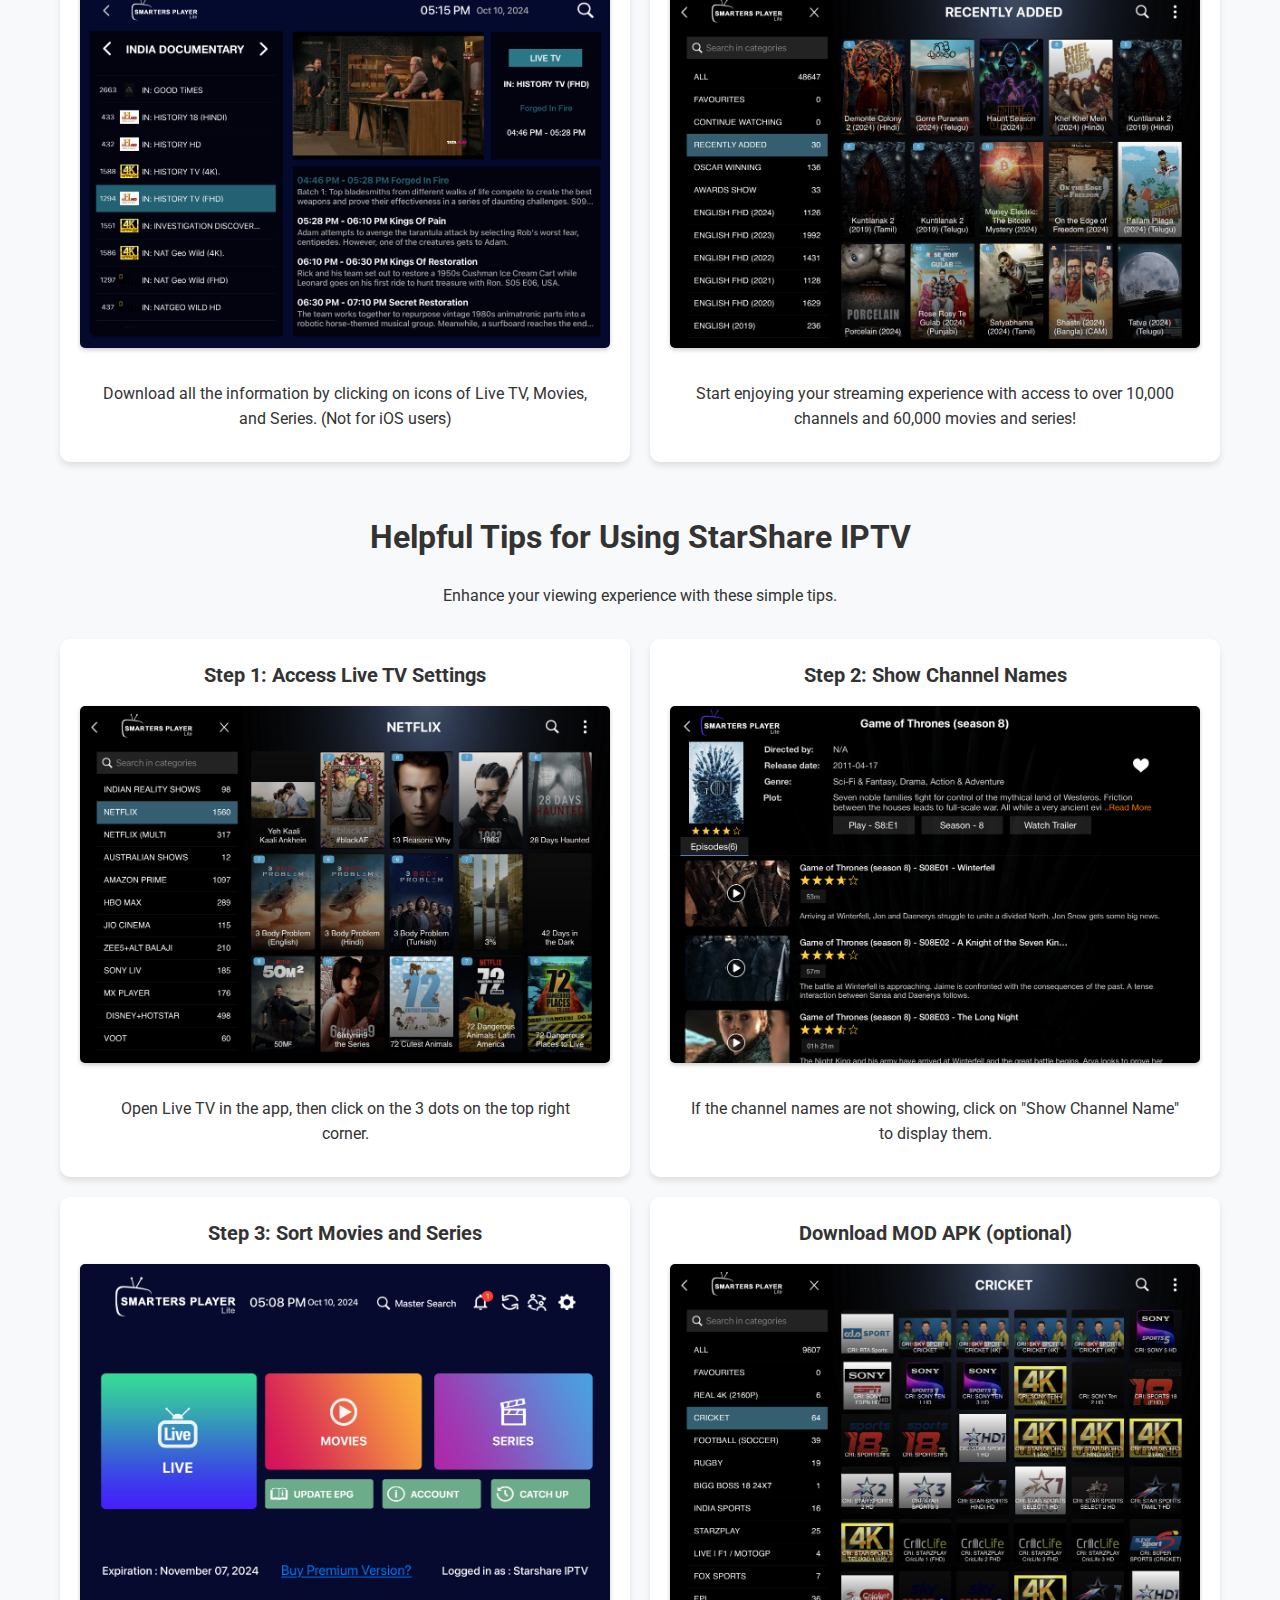
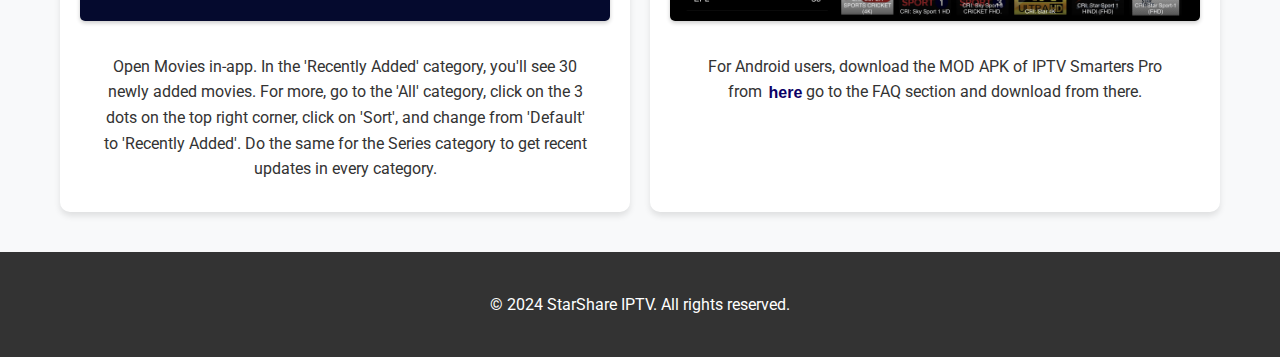
==== commit b42a1489: "Update tutorial.html" ====
--- a/tutorial.html
+++ b/tutorial.html
@@ -128,7 +128,7 @@
                 <div class="step-card">
                     <h2>Download MOD APK (optional)</h2>
                     <img src="assets/2.png" alt="Download MOD APK" class="responsive-img" loading="lazy">
-                    <p>For Android users, download the MOD APK of IPTV Smarters Pro from <a href="https://iptv-ss.github.io/#faq" target="_blank" class="beauty-link">here</a>.</p>
+                    <p>For Android users, download the MOD APK of IPTV Smarters Pro from <a href="https://iptv-ss.github.io/#faq" target="_blank" class="beauty-link">here</a> go to the FAQ section and download from there.</p>
                 </div>
             </div>
         </div>
--- a/styles.css
+++ b/styles.css
@@ -827,7 +827,7 @@
 }
 
 .tips {
-    padding-top: 40px; /* Adjust this value to your navbar's height if necessary */
+    /*padding-top: 20px; /* Adjust this value to your navbar's height if necessary */
     background-color: #f8f9fa; /* Assuming this matches your pricing section background */
     padding-bottom: 40px; /* Same as your pricing section */
 }
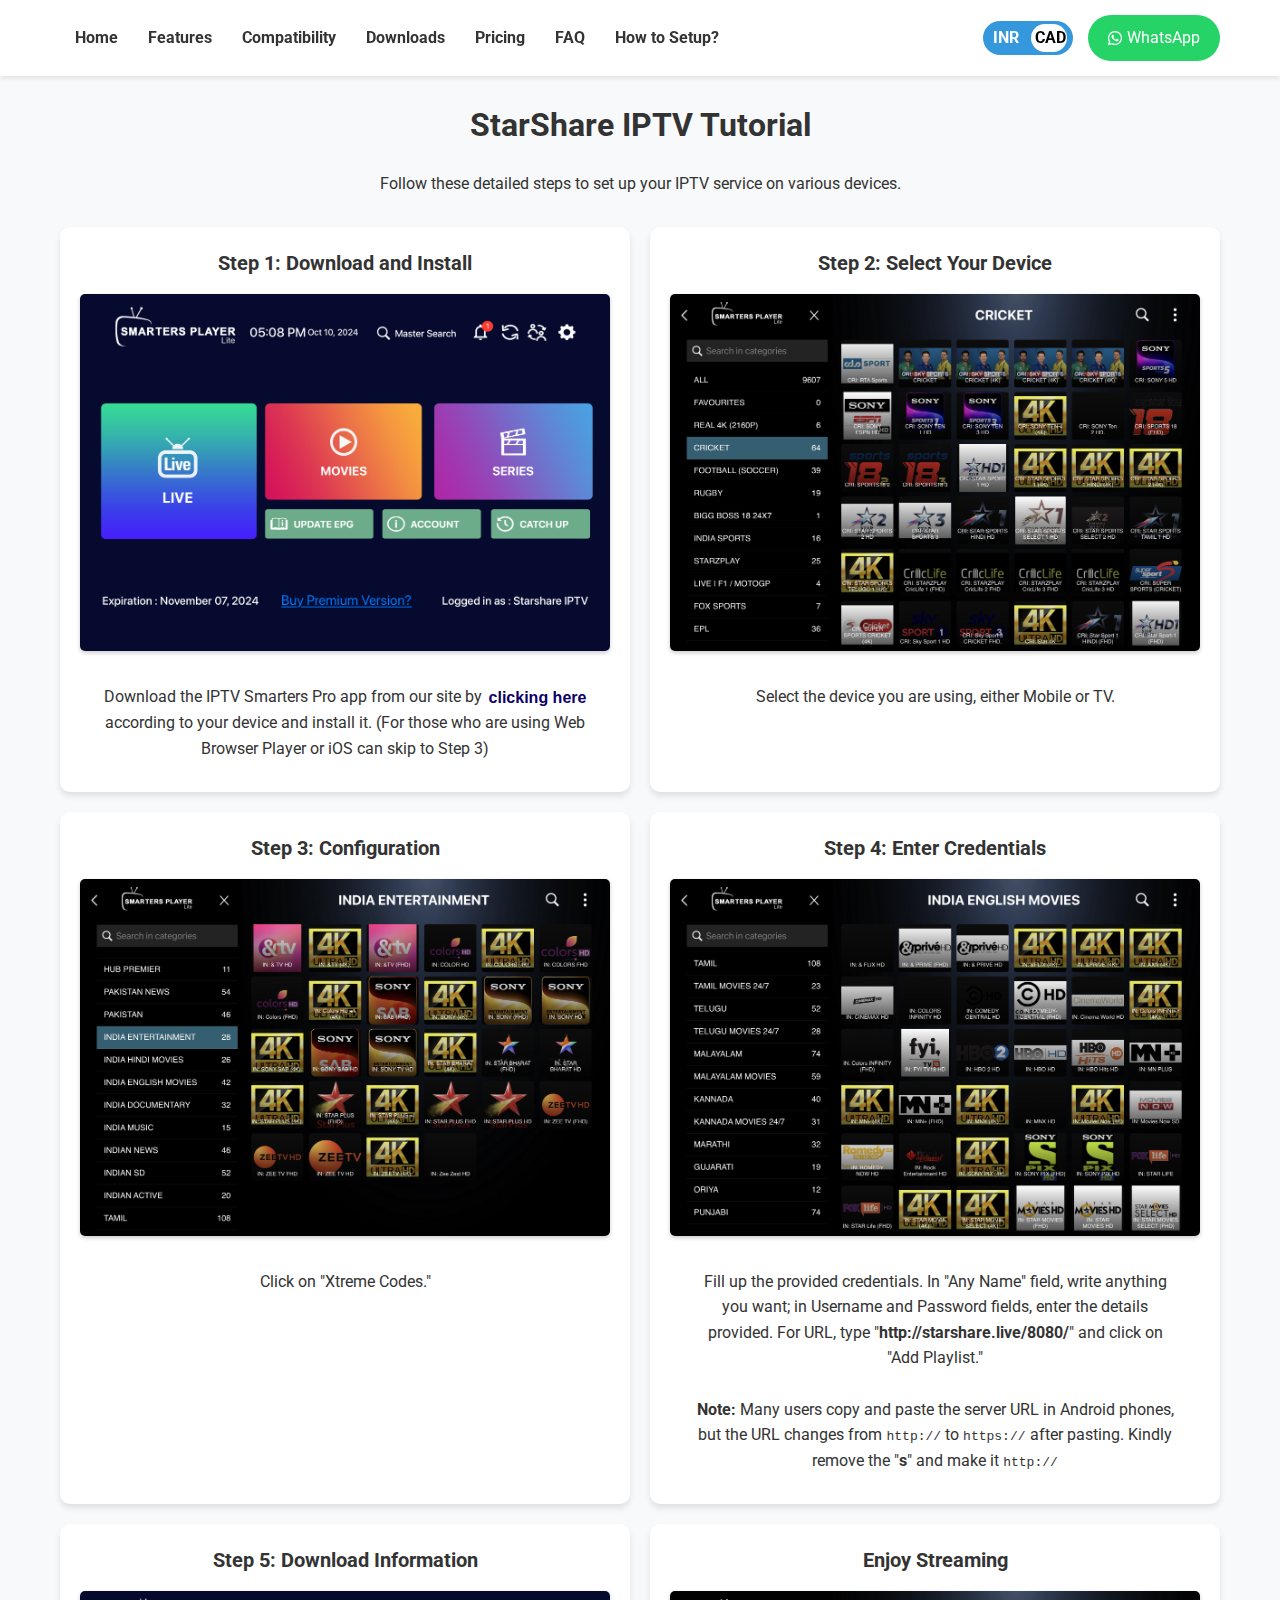
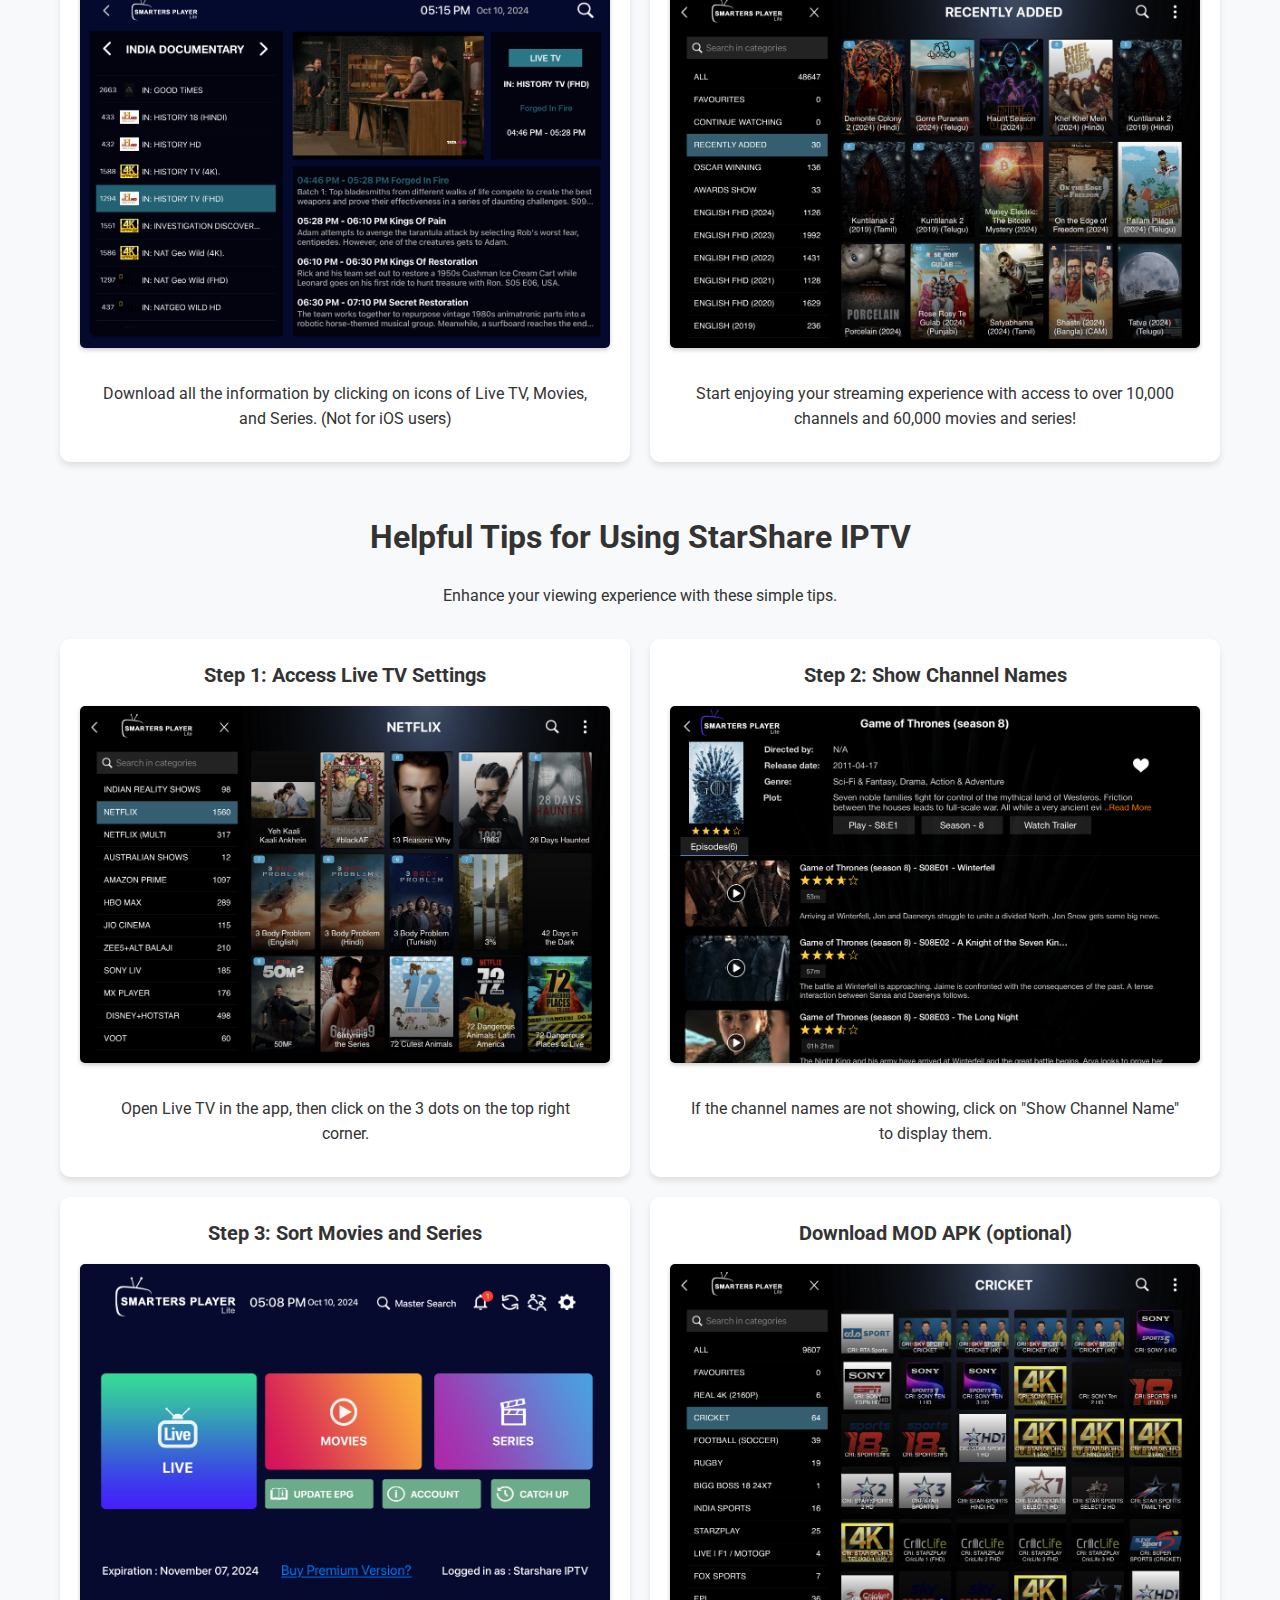
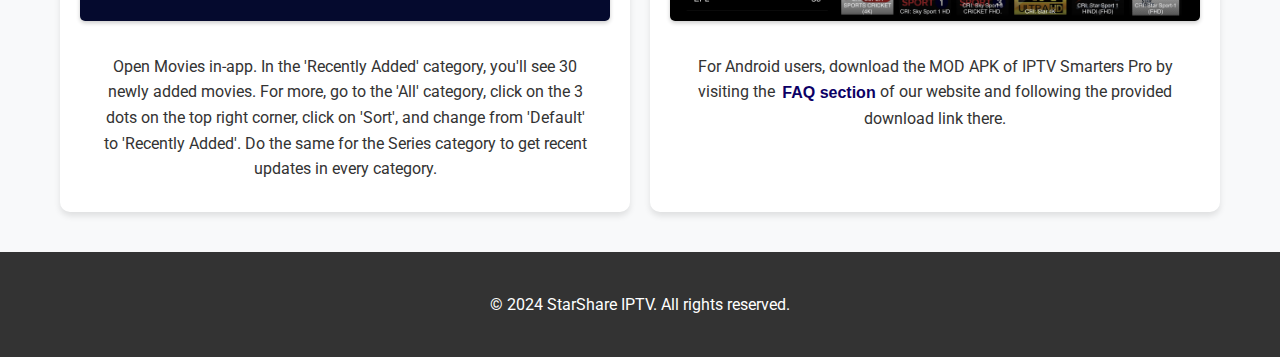
==== commit ec214f22: "Update tutorial.html" ====
--- a/tutorial.html
+++ b/tutorial.html
@@ -128,7 +128,7 @@
                 <div class="step-card">
                     <h2>Download MOD APK (optional)</h2>
                     <img src="assets/2.png" alt="Download MOD APK" class="responsive-img" loading="lazy">
-                    <p>For Android users, download the MOD APK of IPTV Smarters Pro from <a href="https://iptv-ss.github.io/#faq" target="_blank" class="beauty-link">here</a> go to the FAQ section and download from there.</p>
+                    <p>For Android users, download the MOD APK of IPTV Smarters Pro by visiting the <a href="https://iptv-ss.github.io/#faq" target="_blank" class="beauty-link">FAQ section</a> of our website and following the provided download link there.</p>
                 </div>
             </div>
         </div>
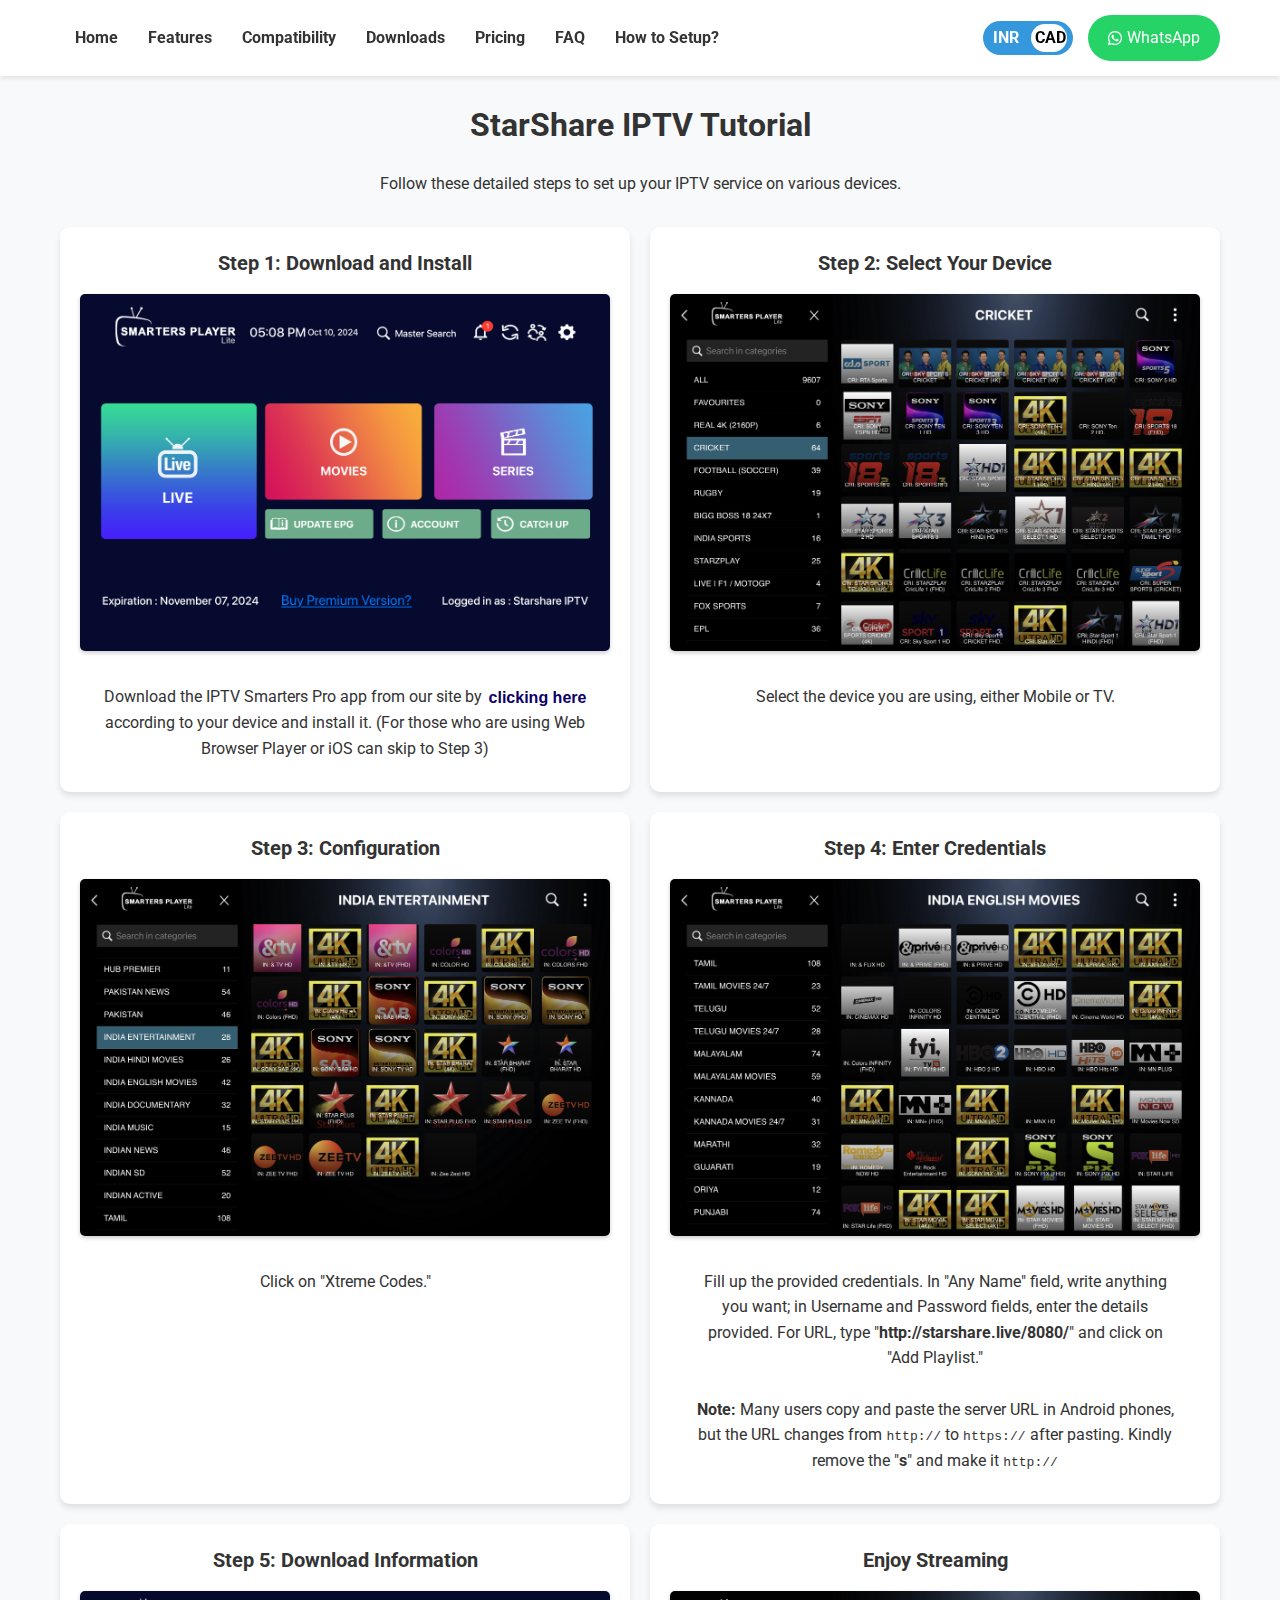
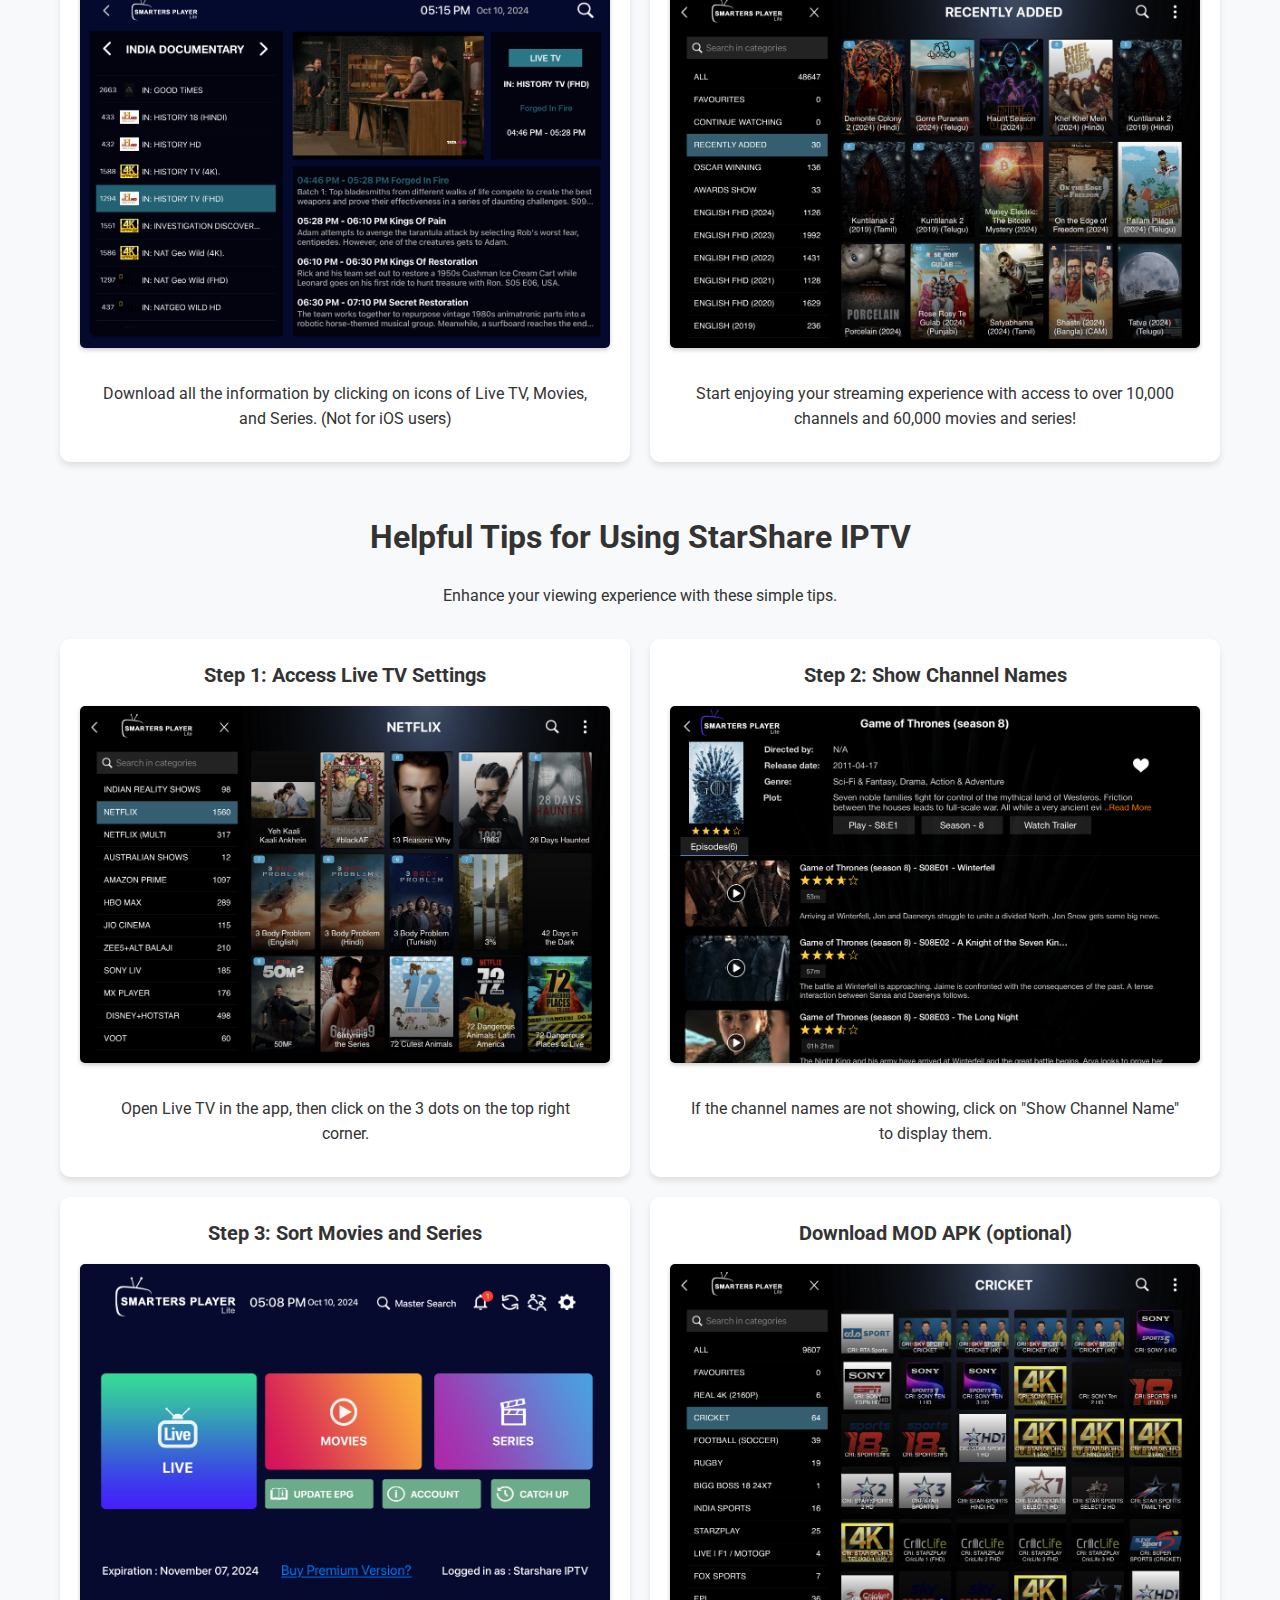
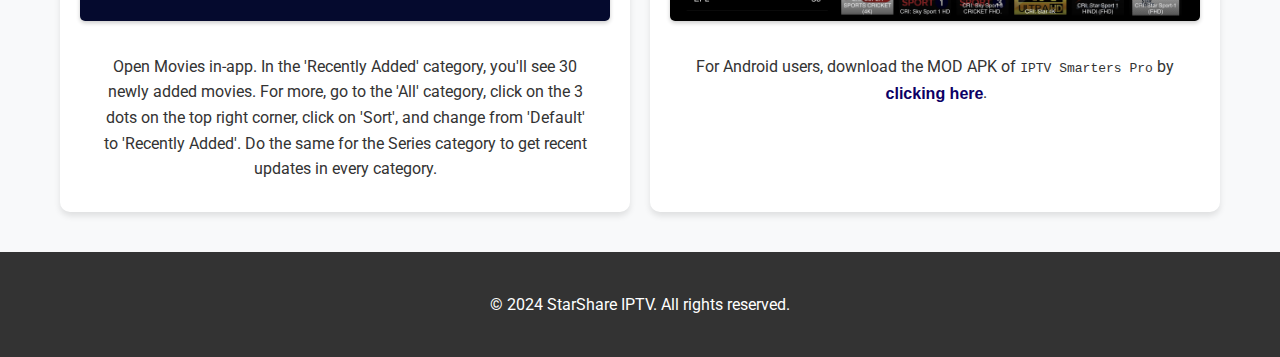
==== commit 0570200c: "Update tutorial.html" ====
--- a/tutorial.html
+++ b/tutorial.html
@@ -128,7 +128,7 @@
                 <div class="step-card">
                     <h2>Download MOD APK (optional)</h2>
                     <img src="assets/2.png" alt="Download MOD APK" class="responsive-img" loading="lazy">
-                    <p>For Android users, download the MOD APK of IPTV Smarters Pro by visiting the <a href="https://iptv-ss.github.io/#faq" target="_blank" class="beauty-link">FAQ section</a> of our website and following the provided download link there.</p>
+                    <p>For Android users, download the MOD APK of <code>IPTV Smarters Pro</code> by <a href="https://file.lu/d/9f5T" target="_blank" class="beauty-link">clicking here</a>.</p>
                 </div>
             </div>
         </div>
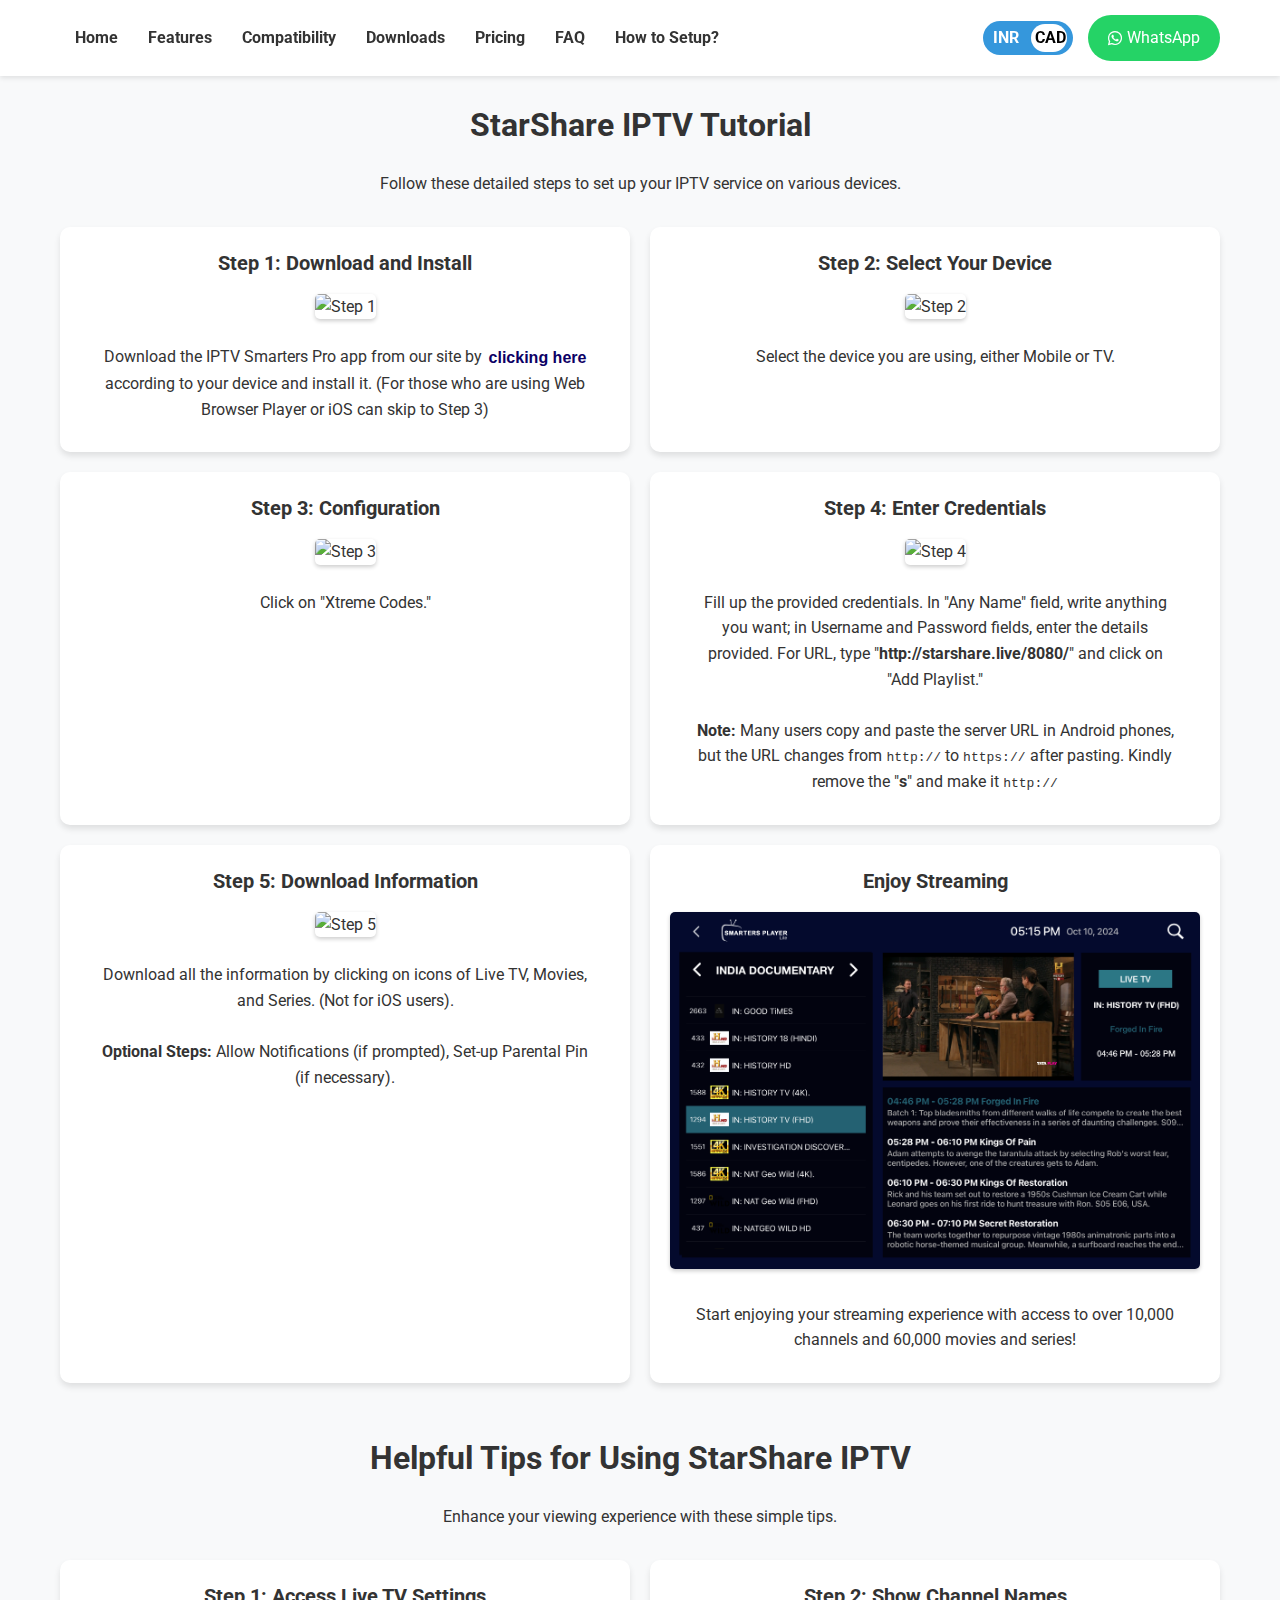
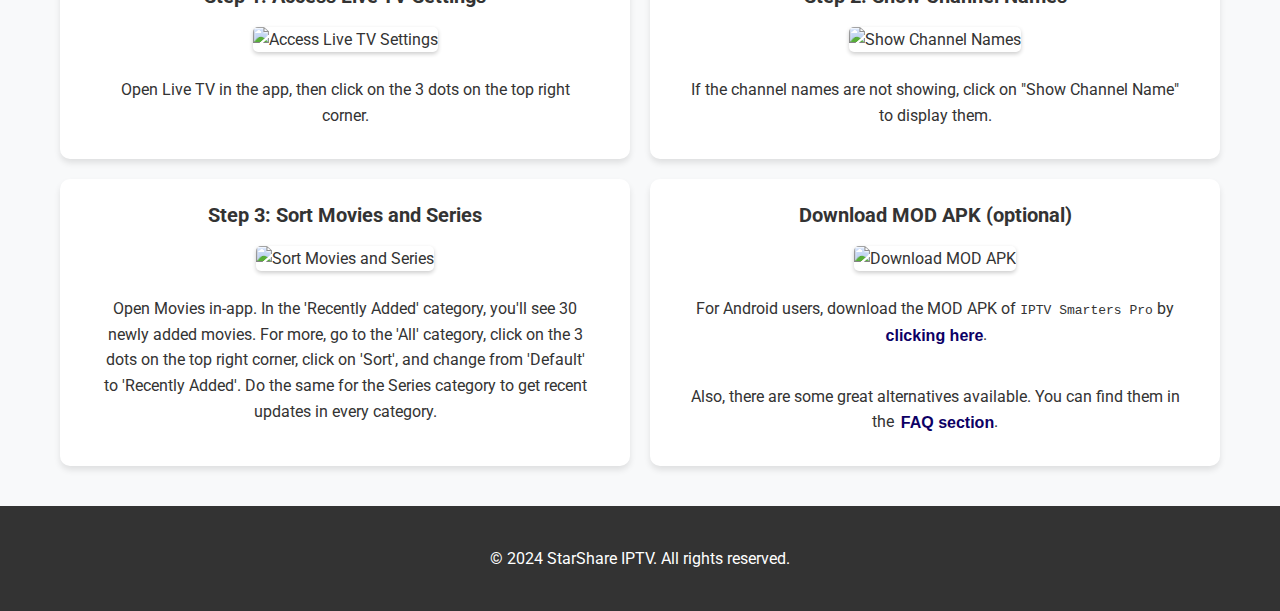
==== commit b829efd8: "Update tutorial.html" ====
--- a/tutorial.html
+++ b/tutorial.html
@@ -63,37 +63,37 @@
                 <!-- Step 1 -->
                 <div class="step-card">
                     <h2>Step 1: Download and Install</h2>
-                    <img src="assets/1.png" alt="Step 1" class="responsive-img" loading="lazy">
+                    <img src="assets/tutorial/S1.jpg" alt="Step 1" class="responsive-img" loading="lazy">
                     <p>Download the IPTV Smarters Pro app from our site by <a href="https://iptv-ss.github.io/#downloads" target="_blank" class="beauty-link">clicking here</a> according to your device and install it. (For those who are using Web Browser Player or iOS can skip to Step 3)</p>
                 </div>
                 <!-- Step 2 -->
                 <div class="step-card">
                     <h2>Step 2: Select Your Device</h2>
-                    <img src="assets/2.png" alt="Step 2" class="responsive-img" loading="lazy">
+                    <img src="assets/tutorial/S2.jpg" alt="Step 2" class="responsive-img" loading="lazy">
                     <p>Select the device you are using, either Mobile or TV.</p>
                 </div>
                 <!-- Step 3 -->
                 <div class="step-card">
                     <h2>Step 3: Configuration</h2>
-                    <img src="assets/3.png" alt="Step 3" class="responsive-img" loading="lazy">
+                    <img src="assets/tutorial/S3.jpg" alt="Step 3" class="responsive-img" loading="lazy">
                     <p>Click on "Xtreme Codes."</p>
                 </div>
                 <!-- Step 4 -->
                 <div class="step-card">
                     <h2>Step 4: Enter Credentials</h2>
-                    <img src="assets/4.png" alt="Step 4" class="responsive-img" loading="lazy">
+                    <img src="assets/tutorial/S4.jpg" alt="Step 4" class="responsive-img" loading="lazy">
                     <p>Fill up the provided credentials. In "Any Name" field, write anything you want; in Username and Password fields, enter the details provided. For URL, type "<strong>http://starshare.live/8080/</strong>" and click on "Add Playlist." <br><br><strong>Note:</strong> Many users copy and paste the server URL in Android phones, but the URL changes from <code>http://</code> to <code>https://</code> after pasting. Kindly remove the "<strong>s</strong>" and make it <code>http://</code></p>
                 </div>
                 <!-- Step 5 -->
                 <div class="step-card">
                     <h2>Step 5: Download Information</h2>
-                    <img src="assets/5.png" alt="Step 5" class="responsive-img" loading="lazy">
-                    <p>Download all the information by clicking on icons of Live TV, Movies, and Series. (Not for iOS users)</p>
+                    <img src="assets/tutorial/S5.jpg" alt="Step 5" class="responsive-img" loading="lazy">
+                    <p>Download all the information by clicking on icons of Live TV, Movies, and Series. (Not for iOS users).<br><br><strong>Optional Steps:</strong> Allow Notifications (if prompted), Set-up Parental Pin (if necessary).</p>
                 </div>
                 <!-- Enjoy Streaming -->
                 <div class="step-card">
                     <h2>Enjoy Streaming</h2>
-                    <img src="assets/6.png" alt="Enjoy Streaming" class="responsive-img" loading="lazy">
+                    <img src="assets/5.png" alt="Enjoy Streaming" class="responsive-img" loading="lazy">
                     <p>Start enjoying your streaming experience with access to over 10,000 channels and 60,000 movies and series!</p>
                 </div>
             </div>
@@ -109,27 +109,28 @@
                 <!-- Step 1 -->
                 <div class="step-card">
                     <h2>Step 1: Access Live TV Settings</h2>
-                    <img src="assets/7.png" alt="Access Live TV Settings" class="responsive-img" loading="lazy">
+                    <img src="assets/tutorial/T1.jpg" alt="Access Live TV Settings" class="responsive-img" loading="lazy">
                     <p>Open Live TV in the app, then click on the 3 dots on the top right corner.</p>
                 </div>
                 <!-- Step 2 -->
                 <div class="step-card">
                     <h2>Step 2: Show Channel Names</h2>
-                    <img src="assets/8.png" alt="Show Channel Names" class="responsive-img" loading="lazy">
+                    <img src="assets/tutorial/T2.jpg" alt="Show Channel Names" class="responsive-img" loading="lazy">
                     <p>If the channel names are not showing, click on "Show Channel Name" to display them.</p>
                 </div>
                 <!-- Step 3 -->
                 <div class="step-card">
                     <h2>Step 3: Sort Movies and Series</h2>
-                    <img src="assets/1.png" alt="Sort Movies and Series" class="responsive-img" loading="lazy">
+                    <img src="assets/tutorial/T3.jpg" alt="Sort Movies and Series" class="responsive-img" loading="lazy">
                     <p>Open Movies in-app. In the 'Recently Added' category, you'll see 30 newly added movies. For more, go to the 'All' category, click on the 3 dots on the top right corner, click on 'Sort', and change from 'Default' to 'Recently Added'. Do the same for the Series category to get recent updates in every category.</p>
                 </div>
                 <!-- Step 4 -->
                 <div class="step-card">
                     <h2>Download MOD APK (optional)</h2>
-                    <img src="assets/2.png" alt="Download MOD APK" class="responsive-img" loading="lazy">
+                    <img src="assets/tutorial/apk.jpg" alt="Download MOD APK" class="responsive-img" loading="lazy">
                     <p>For Android users, download the MOD APK of <code>IPTV Smarters Pro</code> by <a href="https://file.lu/d/9f5T" target="_blank" class="beauty-link">clicking here</a>.</p>
-                </div>
+                    <p>Also, there are some great alternatives available. You can find them in the <a href="https://iptv-ss.github.io/#faq" target="_blank" class="beauty-link">FAQ section</a>.</p>
+                </div>                
             </div>
         </div>
     </section>
